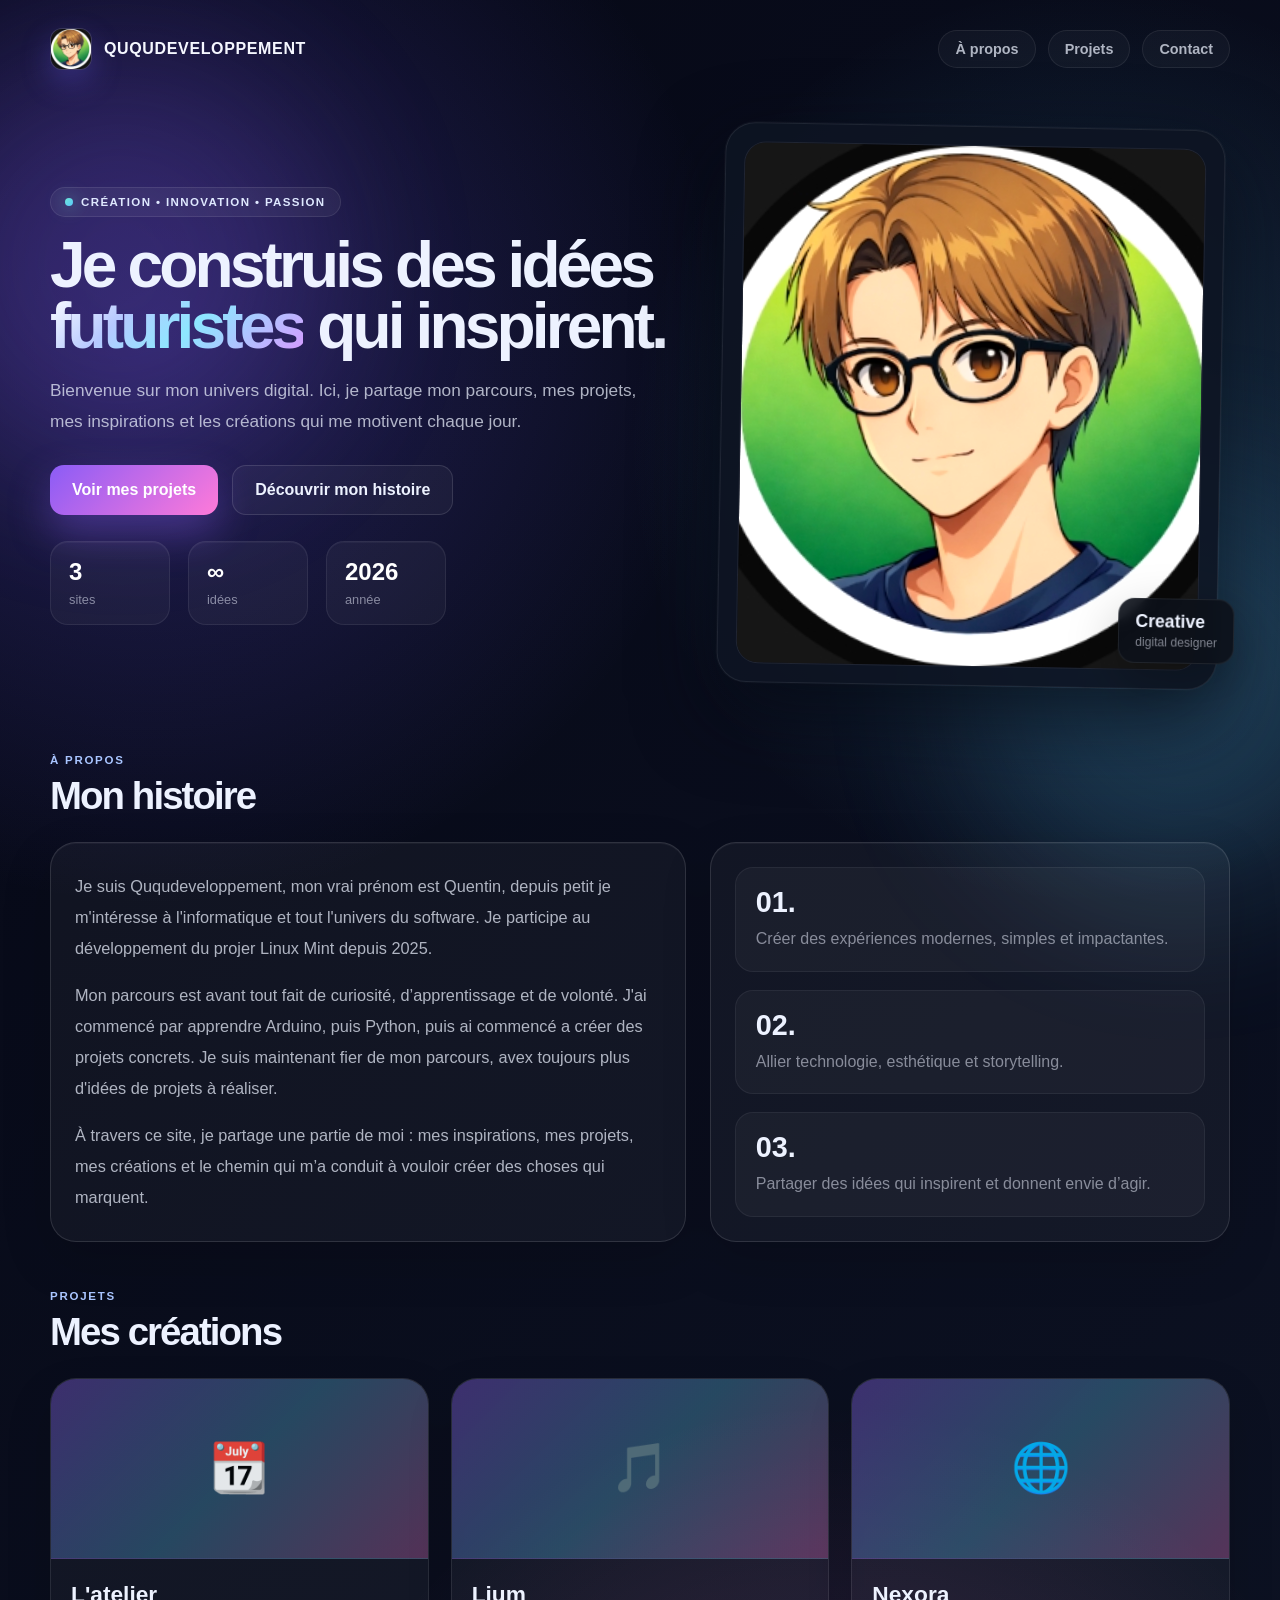
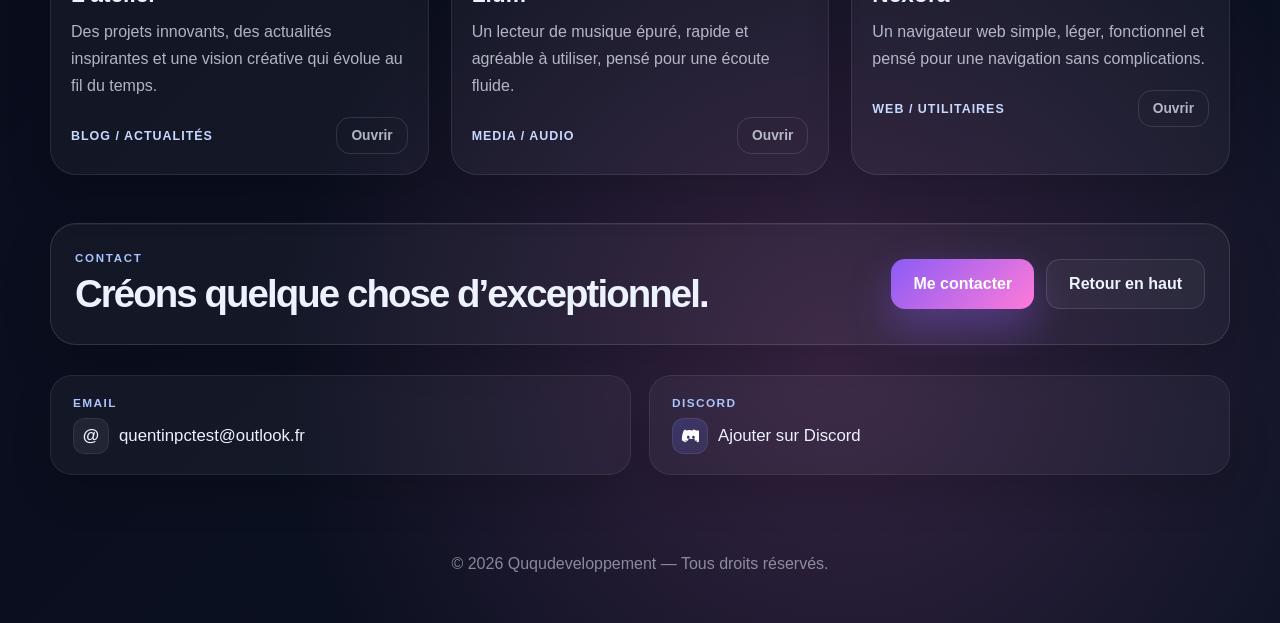
==== index.html @ ae11f63a "Remplace le Q du logo en haut à gauche par l’image locale" ====
<!DOCTYPE html>
<html lang="fr">
<head>
    <meta charset="UTF-8">
    <meta name="viewport" content="width=device-width, initial-scale=1.0">

    <title>Ququdeveloppement</title>

    <link
        rel="icon"
        type="image/jpeg"
        href="Fichiers/Images/Img_2026_09_13_15_09_32.jpeg"
    >

    <style>
        :root {
            --bg-1: #060816;
            --bg-2: #0d1324;
            --panel: rgba(17, 24, 39, 0.72);
            --panel-strong: rgba(19, 25, 42, 0.92);
            --panel-soft: rgba(255, 255, 255, 0.04);
            --stroke: rgba(255, 255, 255, 0.12);
            --text: #edf2ff;
            --text-soft: rgba(237, 242, 255, 0.72);
            --muted: rgba(237, 242, 255, 0.52);
            --pink: #ff7ad9;
            --purple: #8b5cf6;
            --blue: #5ac8fa;
            --teal: #6ee7d8;
            --gold: #f6d365;
            --shadow: rgba(4, 6, 14, 0.6);
            --glow: rgba(113, 96, 255, 0.55);
        }

        * {
            box-sizing: border-box;
            margin: 0;
            padding: 0;
        }

        html {
            scroll-behavior: smooth;
        }

        body {
            min-height: 100vh;
            font-family: -apple-system, BlinkMacSystemFont, "Segoe UI", Roboto, Helvetica, Arial, sans-serif;
            color: var(--text);
            background:
                radial-gradient(circle at 12% 15%, rgba(110, 90, 255, 0.28), transparent 26%),
                radial-gradient(circle at 85% 20%, rgba(90, 200, 250, 0.20), transparent 22%),
                radial-gradient(circle at 65% 88%, rgba(255, 122, 217, 0.18), transparent 26%),
                linear-gradient(135deg, var(--bg-1), var(--bg-2));
            overflow-x: hidden;
        }

        body::before,
        body::after {
            content: "";
            position: fixed;
            inset: auto;
            width: 420px;
            height: 420px;
            border-radius: 50%;
            filter: blur(80px);
            opacity: 0.22;
            pointer-events: none;
            z-index: 0;
        }

        body::before {
            top: 6%;
            left: -90px;
            background: rgba(139, 92, 246, 0.9);
        }

        body::after {
            right: -110px;
            bottom: 0;
            background: rgba(90, 200, 250, 0.85);
        }

        a {
            color: inherit;
            text-decoration: none;
        }

        .container {
            width: min(1180px, calc(100% - 32px));
            margin: 0 auto;
            position: relative;
            z-index: 1;
        }

        .topbar {
            display: flex;
            justify-content: space-between;
            align-items: center;
            gap: 24px;
            padding: 28px 0 20px;
        }

        .brand {
            display: flex;
            align-items: center;
            gap: 12px;
            font-weight: 800;
            letter-spacing: 0.04em;
            text-transform: uppercase;
            color: #f5f7ff;
        }

        .brand-mark {
            width: 42px;
            height: 42px;
            border-radius: 12px;
            overflow: hidden;
            display: grid;
            place-items: center;
            border: 1px solid rgba(255, 255, 255, 0.12);
            box-shadow: 0 12px 30px rgba(113, 96, 255, 0.28);
            background: rgba(255, 255, 255, 0.04);
        }

        .brand-mark img {
            display: block;
            width: 100%;
            height: 100%;
            object-fit: cover;
        }

        .nav {
            display: flex;
            gap: 12px;
            flex-wrap: wrap;
            justify-content: center;
        }

        .nav a {
            padding: 10px 16px;
            border-radius: 999px;
            border: 1px solid rgba(255, 255, 255, 0.08);
            background: rgba(255, 255, 255, 0.03);
            color: var(--text-soft);
            font-size: 0.9rem;
            font-weight: 600;
            transition: transform 0.25s ease, border-color 0.25s ease, background 0.25s ease;
        }

        .nav a:hover {
            transform: translateY(-2px);
            background: rgba(255, 255, 255, 0.06);
            border-color: rgba(255, 255, 255, 0.15);
            color: var(--text);
        }

        .hero {
            display: grid;
            grid-template-columns: 1.1fr 0.9fr;
            gap: 30px;
            align-items: center;
            padding: 36px 0 32px;
        }

        .hero-copy {
            padding: 18px 0;
        }

        .eyebrow {
            display: inline-flex;
            align-items: center;
            gap: 8px;
            padding: 8px 14px;
            border-radius: 999px;
            font-size: 0.72rem;
            letter-spacing: 0.12em;
            text-transform: uppercase;
            font-weight: 700;
            color: #dfe9ff;
            background: rgba(255, 255, 255, 0.05);
            border: 1px solid rgba(255, 255, 255, 0.09);
            margin-bottom: 18px;
        }

        .eyebrow::before {
            content: "";
            width: 8px;
            height: 8px;
            border-radius: 50%;
            background: linear-gradient(135deg, var(--teal), var(--blue));
            box-shadow: 0 0 18px rgba(110, 231, 216, 0.8);
        }

        h1 {
            font-size: clamp(2.7rem, 5vw, 5.1rem);
            line-height: 0.95;
            letter-spacing: -0.06em;
            font-weight: 900;
            margin-bottom: 18px;
            text-wrap: balance;
        }

        .gradient-text {
            background: linear-gradient(135deg, #ffffff, #b6c9ff 30%, #8de7ff 55%, #da95ff 100%);
            -webkit-background-clip: text;
            background-clip: text;
            color: transparent;
        }

        .hero-text {
            max-width: 620px;
            font-size: 1.08rem;
            line-height: 1.8;
            color: var(--text-soft);
            margin-bottom: 28px;
        }

        .cta-row {
            display: flex;
            flex-wrap: wrap;
            gap: 14px;
            margin-bottom: 26px;
        }

        .primary-btn,
        .secondary-btn,
        .mini-btn,
        .social-btn {
            display: inline-flex;
            align-items: center;
            justify-content: center;
            gap: 10px;
            border-radius: 14px;
            font-weight: 700;
            transition: transform 0.3s ease, box-shadow 0.3s ease, border-color 0.3s ease;
        }

        .primary-btn {
            padding: 15px 22px;
            background: linear-gradient(135deg, var(--purple), var(--pink));
            box-shadow: 0 18px 40px rgba(143, 96, 255, 0.35);
            color: white;
        }

        .secondary-btn {
            padding: 15px 22px;
            border: 1px solid rgba(255, 255, 255, 0.12);
            background: rgba(255, 255, 255, 0.04);
            color: var(--text);
        }

        .mini-btn {
            padding: 10px 14px;
            border: 1px solid rgba(255, 255, 255, 0.12);
            background: transparent;
            color: var(--text-soft);
            font-size: 0.86rem;
        }

        .social-btn {
            padding: 14px 18px;
            border: 1px solid rgba(255, 255, 255, 0.12);
            background: rgba(255, 255, 255, 0.04);
            color: var(--text);
            min-width: 180px;
        }

        .social-btn .discord-icon {
            width: 24px;
            height: 24px;
            border-radius: 8px;
            display: grid;
            place-items: center;
            background: linear-gradient(135deg, #5865F2, #7b8af8);
            font-size: 0.9rem;
            font-weight: 900;
            box-shadow: 0 10px 25px rgba(88, 101, 242, 0.35);
        }

        .primary-btn:hover,
        .secondary-btn:hover,
        .mini-btn:hover,
        .social-btn:hover {
            transform: translateY(-2px);
        }

        .stats {
            display: flex;
            flex-wrap: wrap;
            gap: 18px;
        }

        .stat {
            min-width: 120px;
            padding: 16px 18px;
            border-radius: 18px;
            background: rgba(255, 255, 255, 0.04);
            border: 1px solid rgba(255, 255, 255, 0.08);
            box-shadow: inset 0 1px 0 rgba(255, 255, 255, 0.04);
        }

        .stat strong {
            display: block;
            font-size: 1.5rem;
            margin-bottom: 4px;
            color: #fff;
        }

        .stat span {
            color: var(--muted);
            font-size: 0.8rem;
        }

        .hero-visual {
            position: relative;
            display: flex;
            justify-content: center;
            align-items: center;
        }

        .cover-card {
            position: relative;
            width: min(100%, 500px);
            padding: 18px;
            border-radius: 30px;
            background: rgba(14, 20, 35, 0.9);
            border: 1px solid rgba(255, 255, 255, 0.08);
            box-shadow: 0 30px 80px rgba(6, 10, 20, 0.7), 0 0 0 1px rgba(255,255,255,0.04);
            transform: rotate(1deg);
            animation: floatCard 6s ease-in-out infinite;
        }

        .photo-wrap {
            overflow: hidden;
            border-radius: 22px;
            border: 1px solid rgba(255,255,255,0.08);
            background: #0d1220;
        }

        .cover-image {
            display: block;
            width: 100%;
            height: 520px;
            object-fit: cover;
            filter: saturate(1.1) contrast(1.05);
        }

        .floating-tag {
            position: absolute;
            right: -18px;
            bottom: 25px;
            padding: 12px 16px;
            border-radius: 16px;
            background: rgba(12, 16, 25, 0.9);
            border: 1px solid rgba(255,255,255,0.08);
            backdrop-filter: blur(6px);
            box-shadow: 0 18px 50px rgba(0,0,0,0.25);
            animation: floatTag 4.5s ease-in-out infinite;
        }

        .floating-tag strong {
            display: block;
            font-size: 1.1rem;
        }

        .floating-tag span {
            color: var(--muted);
            font-size: 0.76rem;
        }

        .section {
            padding: 36px 0 12px;
        }

        .section-head {
            display: flex;
            justify-content: space-between;
            align-items: end;
            gap: 16px;
            margin-bottom: 24px;
        }

        .section-kicker {
            color: #a9c5ff;
            text-transform: uppercase;
            font-size: 0.72rem;
            letter-spacing: 0.15em;
            font-weight: 700;
            margin-bottom: 8px;
        }

        .section-title {
            font-size: clamp(2rem, 3vw, 3rem);
            letter-spacing: -0.05em;
        }

        .about-grid {
            display: grid;
            grid-template-columns: 1.1fr 0.9fr;
            gap: 24px;
            margin-top: 10px;
        }

        .glass-panel {
            background: rgba(255, 255, 255, 0.04);
            border: 1px solid var(--stroke);
            border-radius: 26px;
            box-shadow: inset 0 1px 0 rgba(255,255,255,0.04), 0 18px 50px rgba(0,0,0,0.15);
        }

        .bio-box {
            padding: 28px 24px;
        }

        .bio-box p {
            color: var(--text-soft);
            line-height: 1.9;
            font-size: 1.02rem;
            margin-bottom: 16px;
        }

        .bio-box p:last-child {
            margin-bottom: 0;
        }

        .highlight-box {
            padding: 24px;
            display: grid;
            gap: 18px;
        }

        .mini-card {
            padding: 18px 20px;
            border-radius: 18px;
            background: rgba(255, 255, 255, 0.035);
            border: 1px solid rgba(255,255,255,0.06);
        }

        .mini-card strong {
            display: block;
            font-size: 1.8rem;
            margin-bottom: 8px;
        }

        .mini-card span {
            color: var(--muted);
            line-height: 1.5;
        }

        .projects-grid {
            display: grid;
            grid-template-columns: repeat(3, minmax(0, 1fr));
            gap: 22px;
        }

        .project-card {
            position: relative;
            overflow: hidden;
            border-radius: 26px;
            background: rgba(255,255,255,0.04);
            border: 1px solid rgba(255,255,255,0.09);
            box-shadow: 0 20px 45px rgba(0,0,0,0.15);
            transition: transform 0.25s ease, border-color 0.25s ease;
        }

        .project-card:hover {
            transform: translateY(-6px);
            border-color: rgba(255,255,255,0.2);
        }

        .project-visual {
            height: 180px;
            background: linear-gradient(135deg, rgba(139, 92, 246, 0.35), rgba(90, 200, 250, 0.28), rgba(255, 122, 217, 0.28));
            display: grid;
            place-items: center;
            font-size: 3rem;
            color: rgba(255,255,255,0.9);
            border-bottom: 1px solid rgba(255,255,255,0.06);
        }

        .project-body {
            padding: 22px 20px 20px;
        }

        .project-body h3 {
            margin-bottom: 10px;
            font-size: 1.42rem;
        }

        .project-body p {
            color: var(--text-soft);
            line-height: 1.7;
            margin-bottom: 18px;
        }

        .project-meta {
            display: flex;
            align-items: center;
            justify-content: space-between;
            gap: 12px;
        }

        .project-tag {
            font-size: 0.78rem;
            letter-spacing: 0.08em;
            text-transform: uppercase;
            color: #c7d9ff;
            font-weight: 700;
        }

        .contact-wrap {
            display: grid;
            grid-template-columns: 1fr auto;
            gap: 20px;
            padding: 28px 24px;
            align-items: center;
            margin-bottom: 30px;
        }

        .contact-copy {
            color: var(--text-soft);
            line-height: 1.8;
        }

        .contact-actions {
            display: flex;
            flex-wrap: wrap;
            gap: 12px;
            justify-content: flex-end;
        }

        .bottom-contact {
            margin: 10px 0 50px;
            display: grid;
            grid-template-columns: 1fr 1fr;
            gap: 18px;
        }

        .bottom-card {
            padding: 20px 22px;
            border-radius: 22px;
            background: rgba(255, 255, 255, 0.04);
            border: 1px solid rgba(255,255,255,0.08);
            box-shadow: 0 20px 40px rgba(0,0,0,0.15);
        }

        .bottom-card strong {
            display: block;
            margin-bottom: 8px;
            font-size: 0.74rem;
            letter-spacing: 0.12em;
            text-transform: uppercase;
            color: #a9c5ff;
        }

        .bottom-card a {
            display: inline-flex;
            align-items: center;
            gap: 10px;
            font-size: 1.05rem;
            color: var(--text);
        }

        .mail-icon,
        .discord-icon-box {
            width: 36px;
            height: 36px;
            border-radius: 12px;
            display: grid;
            place-items: center;
            font-weight: 800;
            background: rgba(255,255,255,0.06);
            border: 1px solid rgba(255,255,255,0.08);
        }

        .discord-icon-box {
            background: linear-gradient(135deg, rgba(88, 101, 242, 0.25), rgba(123, 138, 248, 0.12));
            color: #dfe4ff;
            overflow: hidden;
        }

        .discord-icon-box svg {
            width: 18px;
            height: 18px;
            display: block;
            color: #ffffff;
        }

        footer {
            text-align: center;
            color: var(--muted);
            padding: 18px 0 50px;
        }

        @keyframes floatCard {
            0%, 100% { transform: rotate(1deg) translateY(0); }
            50% { transform: rotate(-1deg) translateY(-10px); }
        }

        @keyframes floatTag {
            0%, 100% { transform: translateY(0); }
            50% { transform: translateY(-8px); }
        }

        @media (max-width: 980px) {
            .hero,
            .about-grid,
            .contact-wrap,
            .bottom-contact {
                grid-template-columns: 1fr;
            }

            .projects-grid {
                grid-template-columns: 1fr 1fr;
            }

            .contact-actions {
                justify-content: flex-start;
            }
        }

        @media (max-width: 700px) {
            .topbar {
                flex-direction: column;
                align-items: flex-start;
            }

            .nav {
                justify-content: flex-start;
            }

            .projects-grid {
                grid-template-columns: 1fr;
            }

            .cover-image {
                height: 420px;
            }

            .stats {
                display: grid;
                grid-template-columns: repeat(3, minmax(0, 1fr));
            }
        }

        @media (max-width: 540px) {
            .hero {
                padding-top: 10px;
            }

            .stats {
                grid-template-columns: 1fr;
            }

            .cta-row {
                flex-direction: column;
                align-items: stretch;
            }

            .primary-btn,
            .secondary-btn,
            .social-btn {
                width: 100%;
            }
        }
    </style>
</head>

<body>
    <div class="container">
        <header class="topbar">
            <div class="brand" aria-label="Ququdeveloppement">
                <div class="brand-mark">
                    <img src="Fichiers/Images/Img_2026_09_13_15_09_32.jpeg" alt="Logo Ququdeveloppement">
                </div>
                <span>Ququdeveloppement</span>
            </div>

            <nav class="nav" aria-label="Navigation principale">
                <a href="#about">À propos</a>
                <a href="#projects">Projets</a>
                <a href="#contact">Contact</a>
            </nav>
        </header>

        <main>
            <section class="hero">
                <div class="hero-copy">
                    <div class="eyebrow">Création • innovation • passion</div>
                    <h1>
                        Je construis des idées <span class="gradient-text">futuristes</span> qui inspirent.
                    </h1>
                    <p class="hero-text">
                        Bienvenue sur mon univers digital. Ici, je partage mon parcours, mes projets,
                        mes inspirations et les créations qui me motivent chaque jour.
                    </p>

                    <div class="cta-row">
                        <a class="primary-btn" href="#projects">Voir mes projets</a>
                        <a class="secondary-btn" href="#about">Découvrir mon histoire</a>
                    </div>

                    <div class="stats" aria-label="Statistiques">
                        <div class="stat">
                            <strong>3</strong>
                            <span>sites</span>
                        </div>
                        <div class="stat">
                            <strong>∞</strong>
                            <span>idées</span>
                        </div>
                        <div class="stat">
                            <strong>2026</strong>
                            <span>année</span>
                        </div>
                    </div>
                </div>

                <div class="hero-visual">
                    <div class="cover-card">
                        <div class="photo-wrap">
                            <img
                                class="cover-image"
                                src="Fichiers/Images/Img_2026_09_13_15_09_32.jpeg"
                                alt="Photo de couverture de Ququdeveloppement"
                            >
                        </div>
                        <div class="floating-tag">
                            <strong>Creative</strong>
                            <span>digital designer</span>
                        </div>
                    </div>
                </div>
            </section>

            <section id="about" class="section">
                <div class="section-head">
                    <div>
                        <div class="section-kicker">À propos</div>
                        <h2 class="section-title">Mon histoire</h2>
                    </div>
                </div>

                <div class="about-grid">
                    <div class="glass-panel bio-box">
                        <p>
                            Je suis Ququdeveloppement, mon vrai prénom est Quentin, depuis petit je m'intéresse à l'informatique
                            et tout l'univers du software. Je participe au développement du projer Linux Mint depuis 2025.
                        </p>
                        <p>
                            Mon parcours est avant tout fait de curiosité, d’apprentissage
                            et de volonté. J'ai commencé par apprendre Arduino, puis Python, puis ai commencé a créer des projets concrets.
                            Je suis maintenant fier de mon parcours, avex toujours plus d'idées de projets à réaliser.
                        </p>
                        <p>
                            À travers ce site, je partage une partie de moi : mes inspirations, mes projets,
                            mes créations et le chemin qui m’a conduit à vouloir créer des choses qui marquent.
                        </p>
                    </div>

                    <div class="glass-panel highlight-box">
                        <div class="mini-card">
                            <strong>01.</strong>
                            <span>Créer des expériences modernes, simples et impactantes.</span>
                        </div>
                        <div class="mini-card">
                            <strong>02.</strong>
                            <span>Allier technologie, esthétique et storytelling.</span>
                        </div>
                        <div class="mini-card">
                            <strong>03.</strong>
                            <span>Partager des idées qui inspirent et donnent envie d’agir.</span>
                        </div>
                    </div>
                </div>
            </section>

            <section id="projects" class="section">
                <div class="section-head">
                    <div>
                        <div class="section-kicker">Projets</div>
                        <h2 class="section-title">Mes créations</h2>
                    </div>
                </div>

                <div class="projects-grid">
                    <article class="project-card">
                        <div class="project-visual">📆</div>
                        <div class="project-body">
                            <h3>L'atelier</h3>
                            <p>Des projets innovants, des actualités inspirantes et une vision créative qui évolue au fil du temps.</p>
                            <div class="project-meta">
                                <span class="project-tag">Blog / actualités</span>
                                <a class="mini-btn" href="https://ququdeveloppement.github.io/mysite/blog.html" target="_blank" rel="noopener noreferrer">Ouvrir</a>
                            </div>
                        </div>
                    </article>

                    <article class="project-card">
                        <div class="project-visual">🎵</div>
                        <div class="project-body">
                            <h3>Lium</h3>
                            <p>Un lecteur de musique épuré, rapide et agréable à utiliser, pensé pour une écoute fluide.</p>
                            <div class="project-meta">
                                <span class="project-tag">Media / audio</span>
                                <a class="mini-btn" href="https://ququdeveloppement.github.io/mysite/Lium/Lium.html" target="_blank" rel="noopener noreferrer">Ouvrir</a>
                            </div>
                        </div>
                    </article>

                    <article class="project-card">
                        <div class="project-visual">🌐</div>
                        <div class="project-body">
                            <h3>Nexora</h3>
                            <p>Un navigateur web simple, léger, fonctionnel et pensé pour une navigation sans complications.</p>
                            <div class="project-meta">
                                <span class="project-tag">Web / utilitaires</span>
                                <a class="mini-btn" href="https://ququdeveloppement.github.io/mysite/Nexora/nexora.html" target="_blank" rel="noopener noreferrer">Ouvrir</a>
                            </div>
                        </div>
                    </article>
                </div>
            </section>

            <section id="contact" class="section">
                <div class="glass-panel contact-wrap">
                    <div>
                        <div class="section-kicker">Contact</div>
                        <h2 class="section-title">Créons quelque chose d’exceptionnel.</h2>
                    </div>

                    <div class="contact-actions">
                        <a class="primary-btn" href="mailto:quentinpctest@outlook.fr">Me contacter</a>
                        <a class="secondary-btn" href="#top">Retour en haut</a>
                    </div>
                </div>

                <div class="bottom-contact">
                    <div class="bottom-card">
                        <strong>Email</strong>
                        <a href="mailto:quentinpctest@outlook.fr">
                            <span class="mail-icon">@</span>
                            quentinpctest@outlook.fr
                        </a>
                    </div>

                    <div class="bottom-card">
                        <strong>Discord</strong>
                        <a href="https://discord.com/users/1531982674162487336" target="_blank" rel="noopener noreferrer">
                            <span class="discord-icon-box" aria-label="Discord">
                                <svg viewBox="0 0 24 24" aria-hidden="true" focusable="false">
                                    <path fill="currentColor" d="M20.3 4.74a16.4 16.4 0 0 0-4.08-1.26.12.12 0 0 0-.14.06c-.18.32-.38.74-.52 1.07a15.07 15.07 0 0 0-8.9 0c-.14-.34-.35-.75-.53-1.07a.12.12 0 0 0-.14-.06A16.35 16.35 0 0 0 3.7 4.74a.11.11 0 0 0-.06.05C1.55 9.12.9 13.4 1.2 17.63a.13.13 0 0 0 .05.09c1.77 1.29 3.48 2.07 5.16 2.59a.13.13 0 0 0 .16-.06l.78-1.32c.11-.18.04-.41-.17-.49a10.5 10.5 0 0 1-1.95-.94.12.12 0 0 1-.01-.17c.02-.02.04-.05.05-.07 1.18.54 2.45.89 3.75 1.04.09.01.19 0 .28-.04.3-.8.6-1.63.9-2.47a.12.12 0 0 0-.06-.16c-.34-.15-.67-.32-.98-.49a.12.12 0 0 1-.03-.2c.01-.02.02-.03.04-.04 3.16 1.46 6.58 1.46 9.67 0a.12.12 0 0 1 .04.04.12.12 0 0 1-.03.2c-.31.17-.64.34-.98.49a.12.12 0 0 0-.06.16c.3.84.6 1.67.9 2.47.09.04.19.05.28.04 1.3-.15 2.57-.5 3.75-1.04.01.02.04.05.05.07a.12.12 0 0 1-.01.17c-.61.39-1.28.72-1.95.94-.21.08-.28.31-.17.49l.78 1.32a.12.12 0 0 0 .16.06c1.69-.52 3.4-1.3 5.17-2.59a.13.13 0 0 0 .05-.09c.38-4.79-.62-9.06-2.88-12.84a.11.11 0 0 0-.05-.05Zm-10.6 11.1c-.98 0-1.79-.9-1.79-2.02 0-1.12.8-2.02 1.79-2.02.99 0 1.8.9 1.79 2.02 0 1.12-.8 2.02-1.79 2.02Zm6.84 0c-.98 0-1.79-.9-1.79-2.02 0-1.12.8-2.02 1.79-2.02.99 0 1.8.9 1.79 2.02 0 1.12-.8 2.02-1.79 2.02Z"/>
                                </svg>
                            </span>
                            Ajouter sur Discord
                        </a>
                    </div>
                </div>
            </section>
        </main>

        <footer>
            © 2026 Ququdeveloppement — Tous droits réservés.
        </footer>
    </div>
</body>
</html>
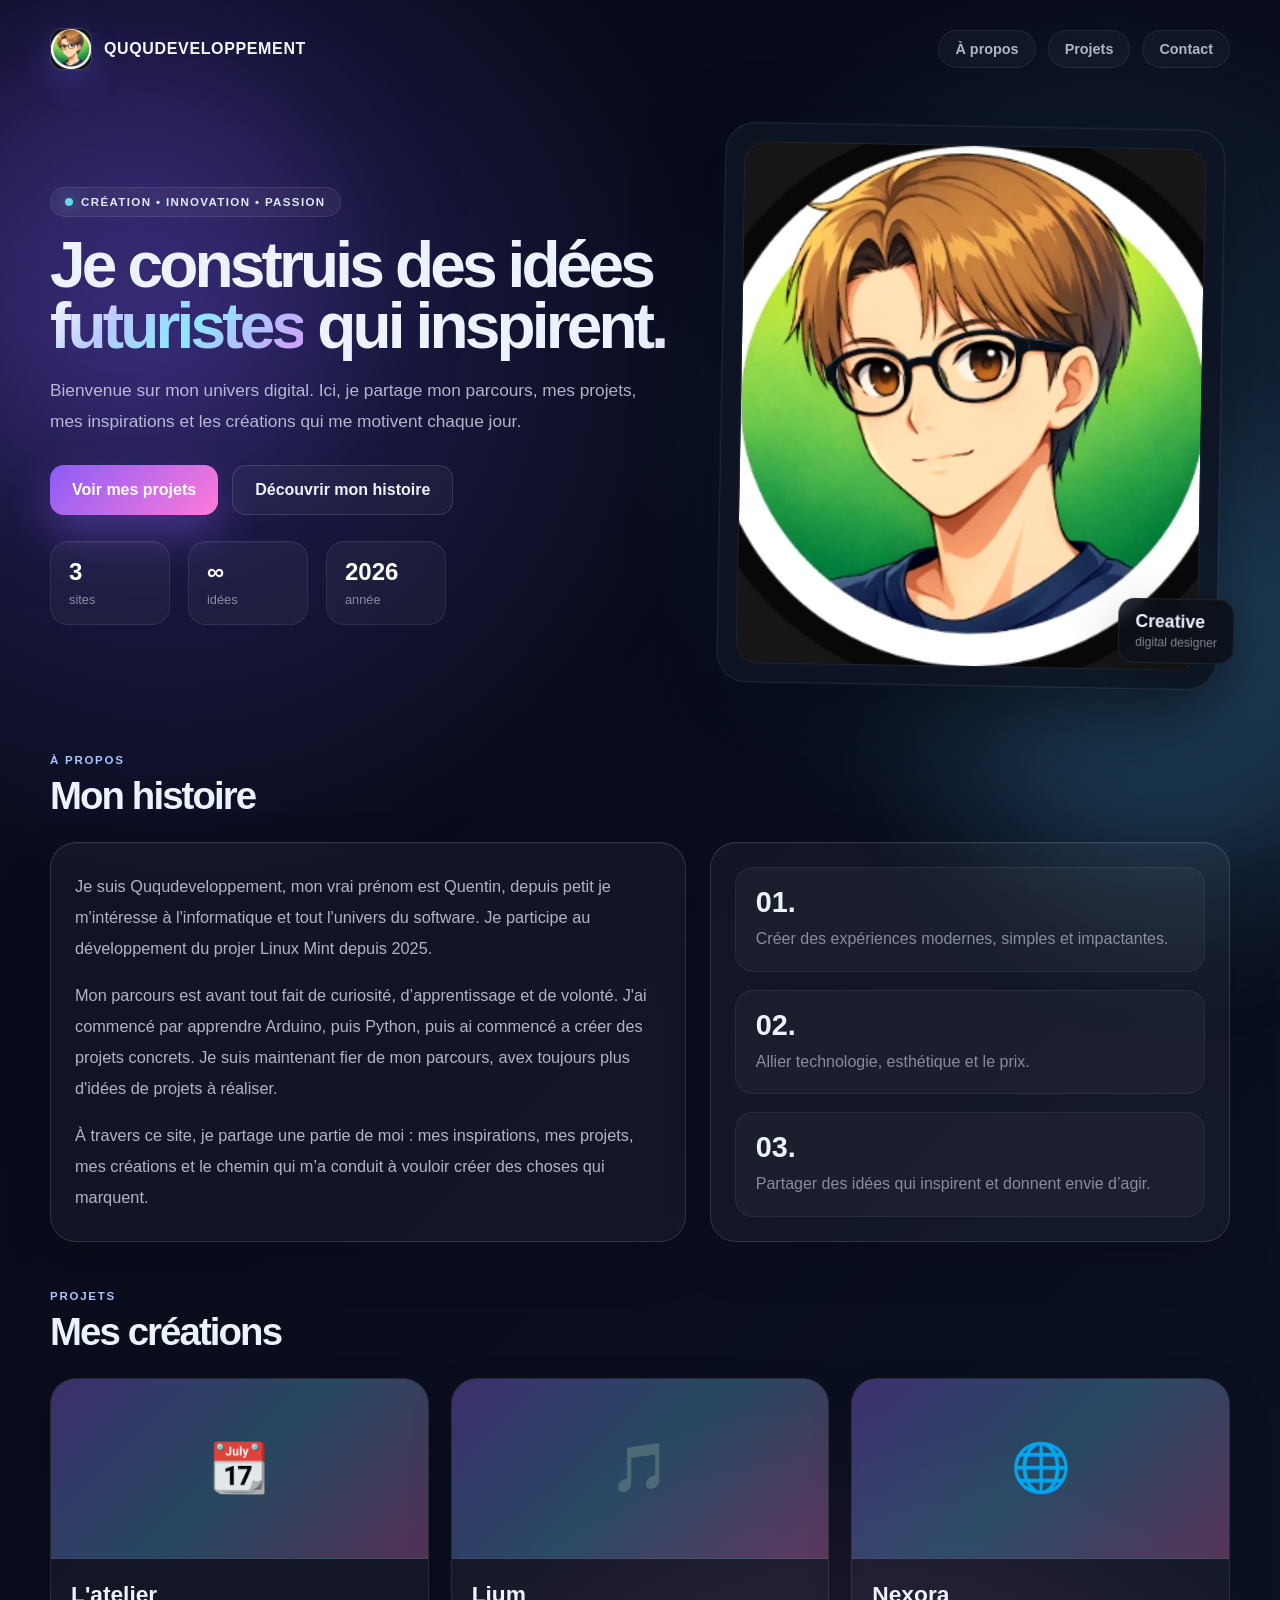
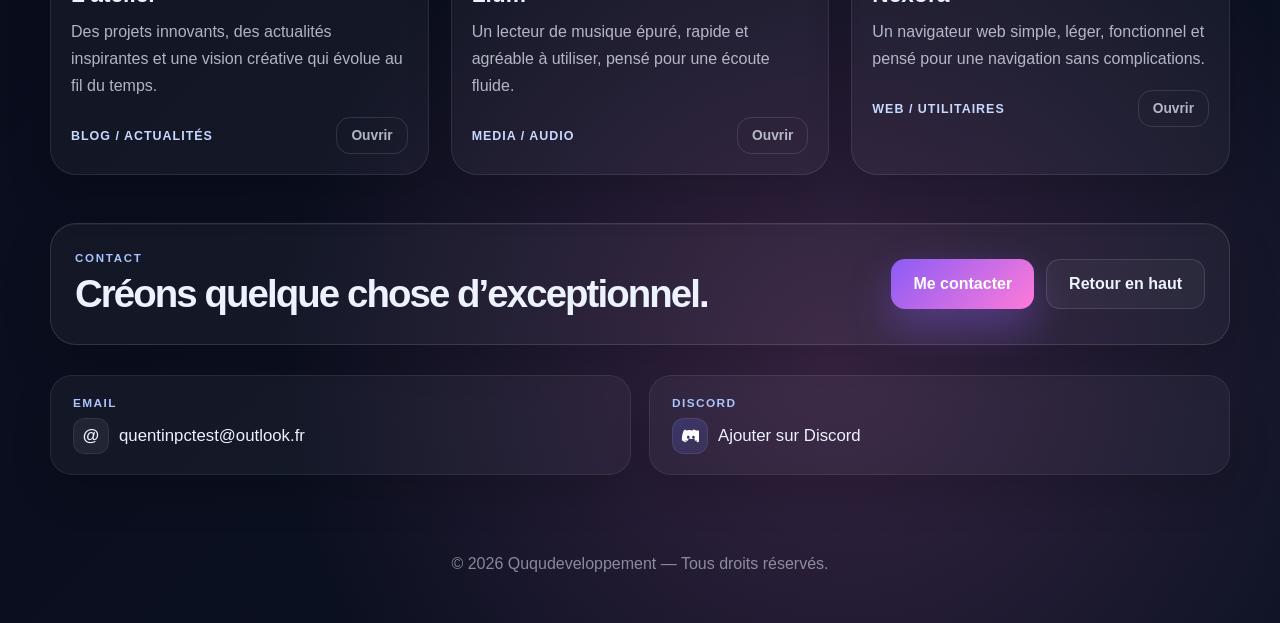
==== commit aa585dd1: "Update text in mini-card section of index.html" ====
--- a/index.html
+++ b/index.html
@@ -765,7 +765,7 @@
                         </div>
                         <div class="mini-card">
                             <strong>02.</strong>
-                            <span>Allier technologie, esthétique et storytelling.</span>
+                            <span>Allier technologie, esthétique et le prix.</span>
                         </div>
                         <div class="mini-card">
                             <strong>03.</strong>
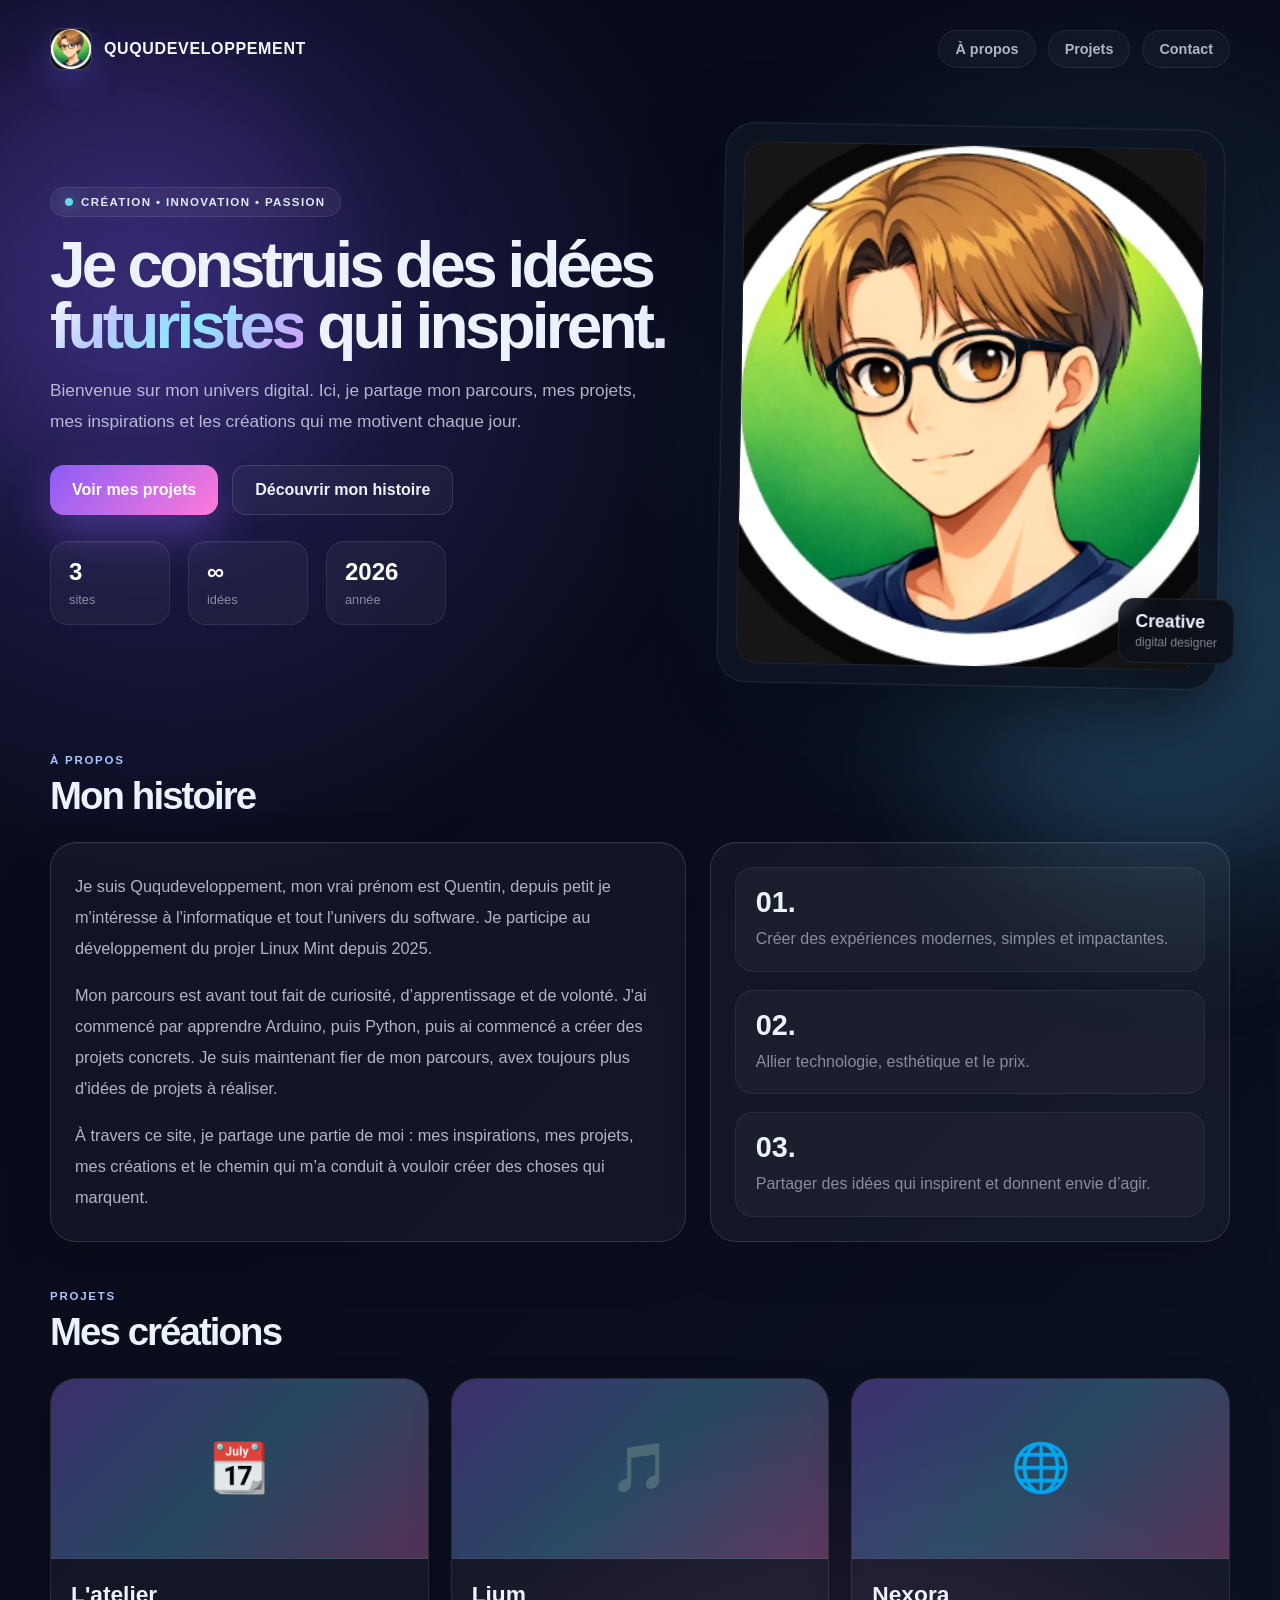
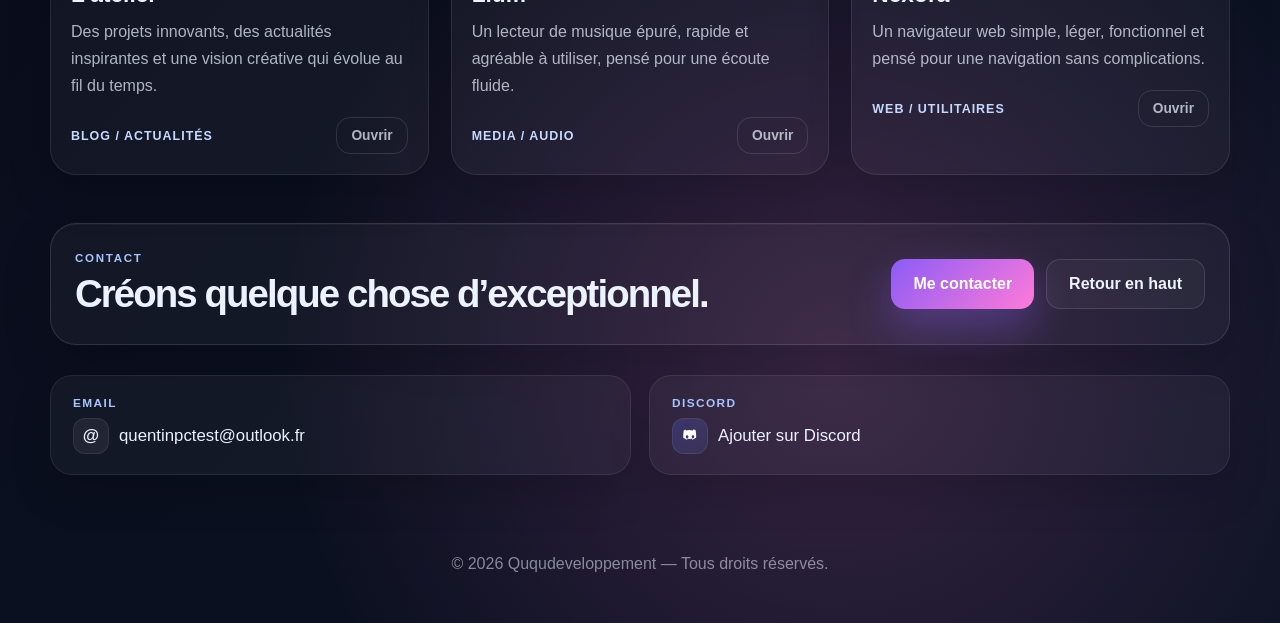
==== commit 564ec9b6: "Ajout du script Google Tag Manager dans le head de la page d'accueil" ====
--- a/index.html
+++ b/index.html
@@ -3,6 +3,15 @@
 <head>
     <meta charset="UTF-8">
     <meta name="viewport" content="width=device-width, initial-scale=1.0">
+
+    <!-- Google tag (gtag.js) -->
+    <script async src="https://www.googletagmanager.com/gtag/js?id=G-FK5870E4KD"></script>
+    <script>
+      window.dataLayer = window.dataLayer || [];
+      function gtag(){dataLayer.push(arguments);}
+      gtag('js', new Date());
+      gtag('config', 'G-FK5870E4KD');
+    </script>
 
     <title>Ququdeveloppement</title>
 
@@ -849,7 +858,7 @@
                         <a href="https://discord.com/users/1531982674162487336" target="_blank" rel="noopener noreferrer">
                             <span class="discord-icon-box" aria-label="Discord">
                                 <svg viewBox="0 0 24 24" aria-hidden="true" focusable="false">
-                                    <path fill="currentColor" d="M20.3 4.74a16.4 16.4 0 0 0-4.08-1.26.12.12 0 0 0-.14.06c-.18.32-.38.74-.52 1.07a15.07 15.07 0 0 0-8.9 0c-.14-.34-.35-.75-.53-1.07a.12.12 0 0 0-.14-.06A16.35 16.35 0 0 0 3.7 4.74a.11.11 0 0 0-.06.05C1.55 9.12.9 13.4 1.2 17.63a.13.13 0 0 0 .05.09c1.77 1.29 3.48 2.07 5.16 2.59a.13.13 0 0 0 .16-.06l.78-1.32c.11-.18.04-.41-.17-.49a10.5 10.5 0 0 1-1.95-.94.12.12 0 0 1-.01-.17c.02-.02.04-.05.05-.07 1.18.54 2.45.89 3.75 1.04.09.01.19 0 .28-.04.3-.8.6-1.63.9-2.47a.12.12 0 0 0-.06-.16c-.34-.15-.67-.32-.98-.49a.12.12 0 0 1-.03-.2c.01-.02.02-.03.04-.04 3.16 1.46 6.58 1.46 9.67 0a.12.12 0 0 1 .04.04.12.12 0 0 1-.03.2c-.31.17-.64.34-.98.49a.12.12 0 0 0-.06.16c.3.84.6 1.67.9 2.47.09.04.19.05.28.04 1.3-.15 2.57-.5 3.75-1.04.01.02.04.05.05.07a.12.12 0 0 1-.01.17c-.61.39-1.28.72-1.95.94-.21.08-.28.31-.17.49l.78 1.32a.12.12 0 0 0 .16.06c1.69-.52 3.4-1.3 5.17-2.59a.13.13 0 0 0 .05-.09c.38-4.79-.62-9.06-2.88-12.84a.11.11 0 0 0-.05-.05Zm-10.6 11.1c-.98 0-1.79-.9-1.79-2.02 0-1.12.8-2.02 1.79-2.02.99 0 1.8.9 1.79 2.02 0 1.12-.8 2.02-1.79 2.02Zm6.84 0c-.98 0-1.79-.9-1.79-2.02 0-1.12.8-2.02 1.79-2.02.99 0 1.8.9 1.79 2.02 0 1.12-.8 2.02-1.79 2.02Z"/>
+                                    <path fill="currentColor" d="M20.3 4.74a16.4 16.4 0 0 0-4.08-1.26.12.12 0 0 0-.14.06c-.18.32-.38.74-.52 1.07a15.07 15.07 0 0 0-8.9 0c-.14-.34-.35-.75-.53-1.07a.12.12 0 0 0-.14-.06A16.4 16.4 0 0 0 3.7 4.74a.17.17 0 0 0-.08.08C3.2 8.08 2.9 11.23 2.9 14.35a.16.16 0 0 0 .08.12c1.66 1.22 3.27 1.96 4.85 2.46a.15.15 0 0 0 .16-.06l.47-.63c.04-.06.02-.14-.05-.17a10.56 10.56 0 0 1-1.73-.82.12.12 0 0 1-.02-.16c.03-.04.08-.06.13-.04a11.9 11.9 0 0 0 9.42 0 .12.12 0 0 1 .13.04c.03.03.03.11-.02.16-.48.33-1.03.6-1.73.82a.15.15 0 0 0-.05.17l.47.63c.04.05.1.07.16.06 1.58-.5 3.19-1.24 4.85-2.46a.16.16 0 0 0 .08-.12c.3-3.12.02-6.27-.67-9.53a.17.17 0 0 0-.08-.08Zm-12.1 10.2c-.94 0-1.7-.86-1.7-1.9s.76-1.9 1.7-1.9c.94 0 1.7.86 1.7 1.9s-.77 1.9-1.7 1.9Zm7.8 0c-.94 0-1.7-.86-1.7-1.9s.76-1.9 1.7-1.9c.95 0 1.71.86 1.71 1.9s-.76 1.9-1.71 1.9Z"/>
                                 </svg>
                             </span>
                             Ajouter sur Discord
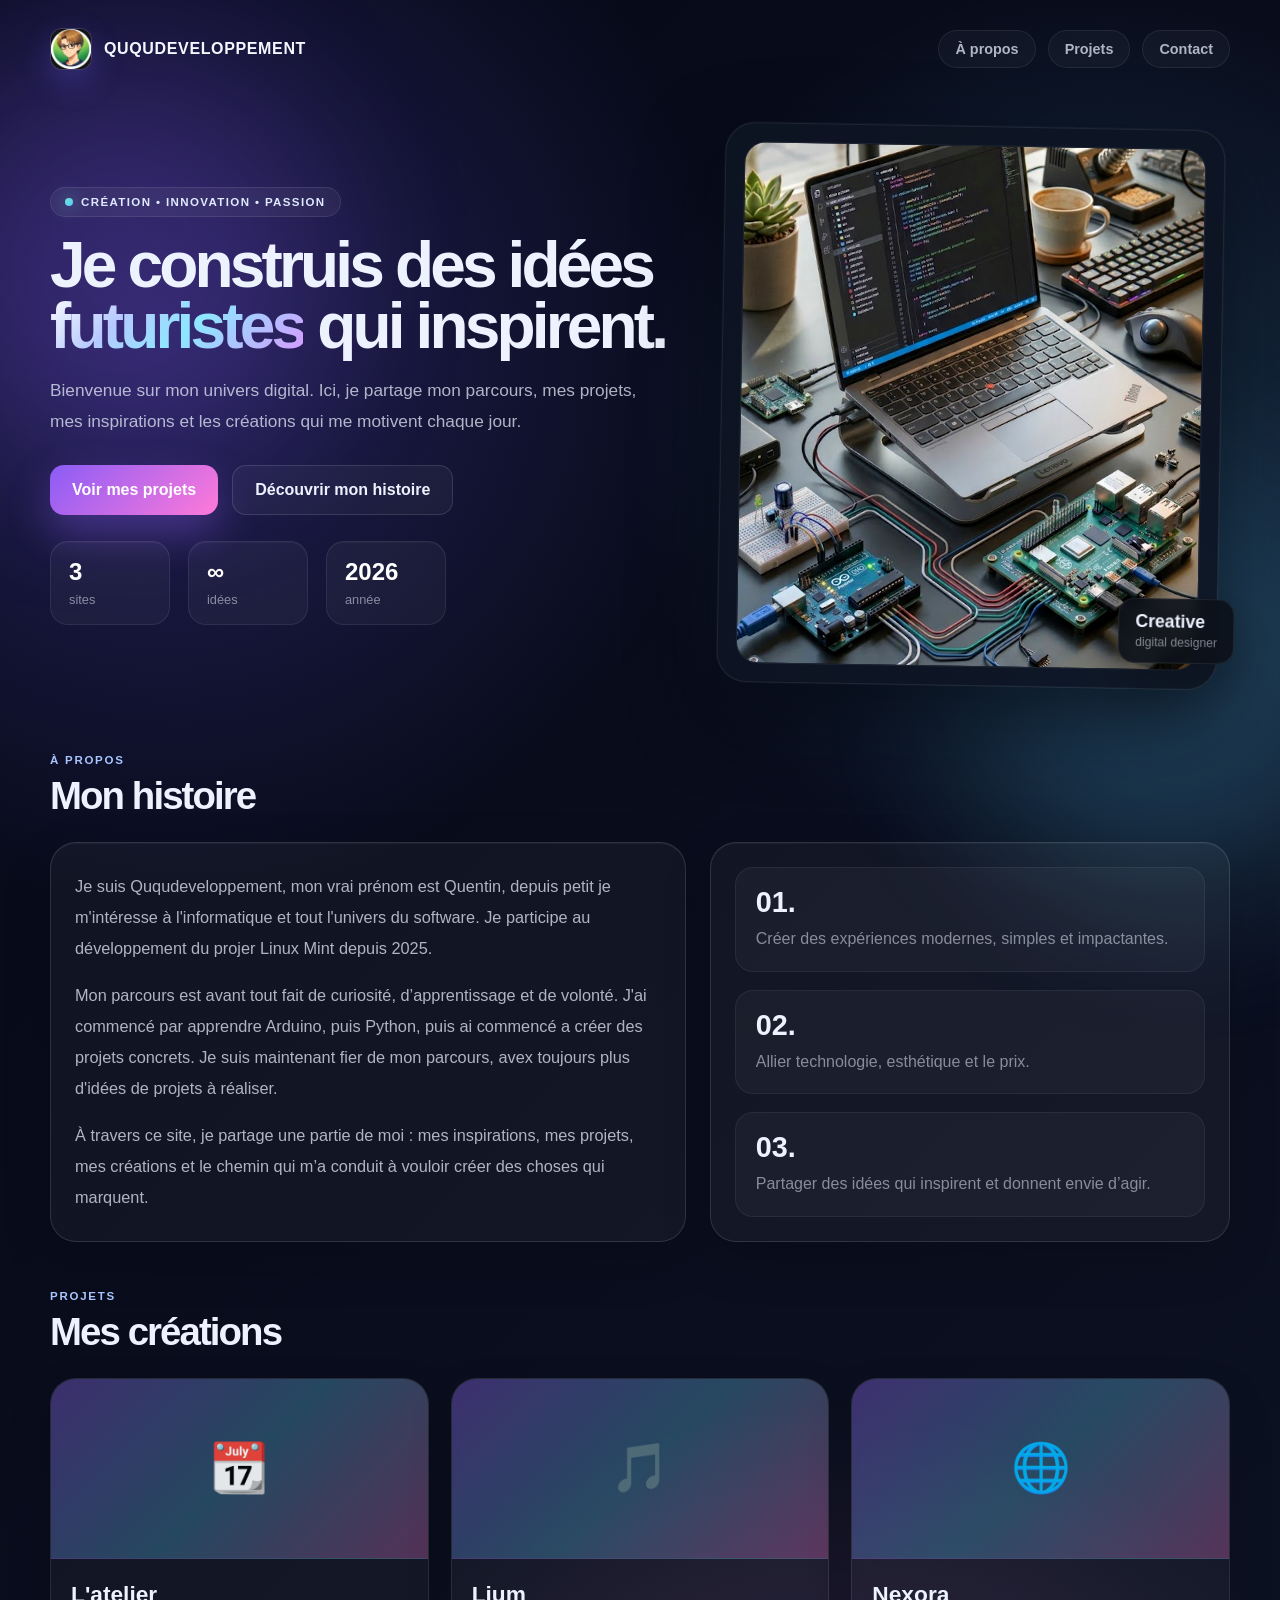
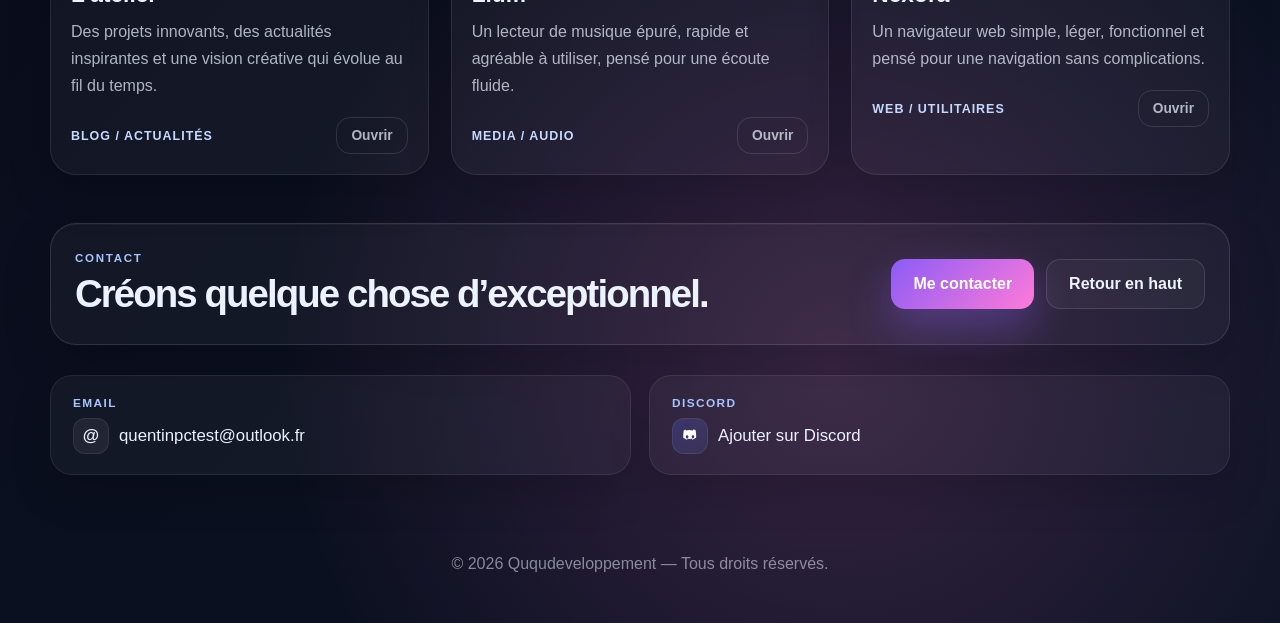
==== commit 4502b9a2: "Update cover image source in index.html" ====
--- a/index.html
+++ b/index.html
@@ -730,7 +730,7 @@
                         <div class="photo-wrap">
                             <img
                                 class="cover-image"
-                                src="Fichiers/Images/Img_2026_09_13_15_09_32.jpeg"
+                                src="Fichiers/image.jpg"
                                 alt="Photo de couverture de Ququdeveloppement"
                             >
                         </div>
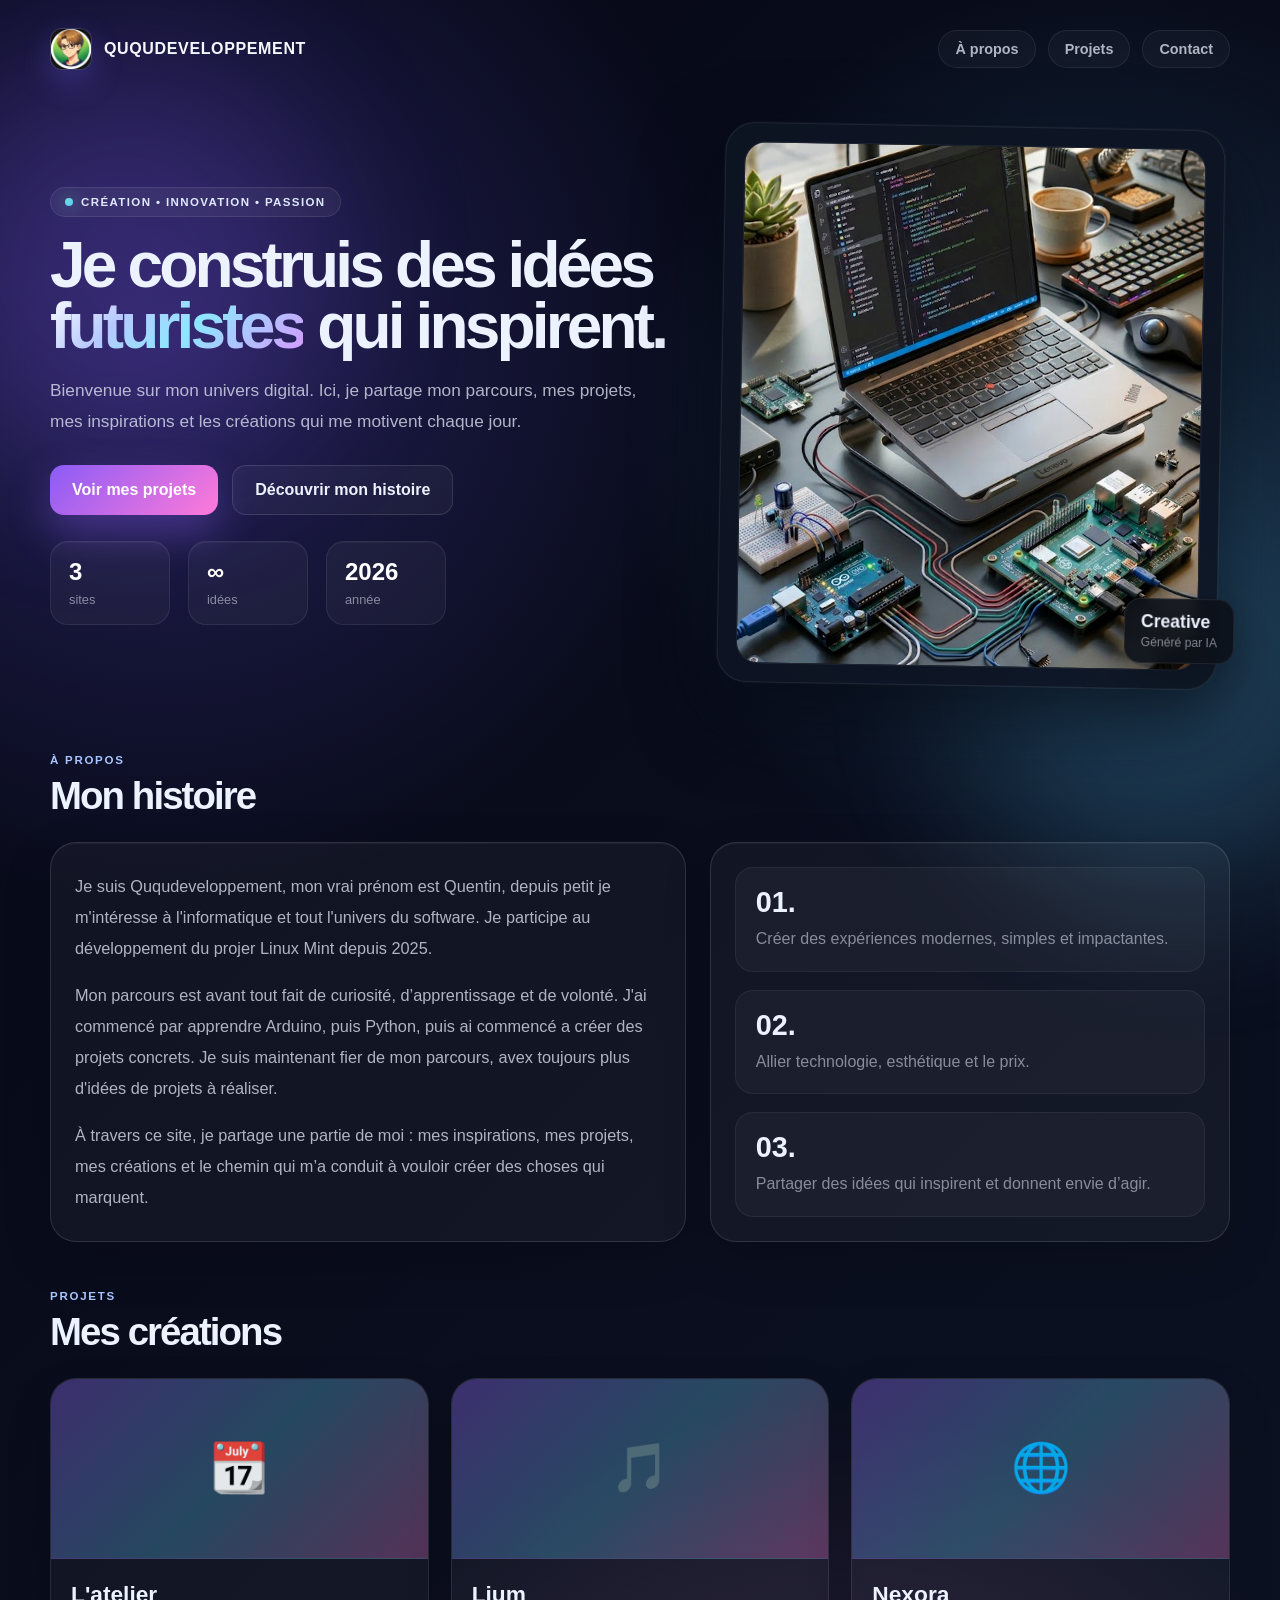
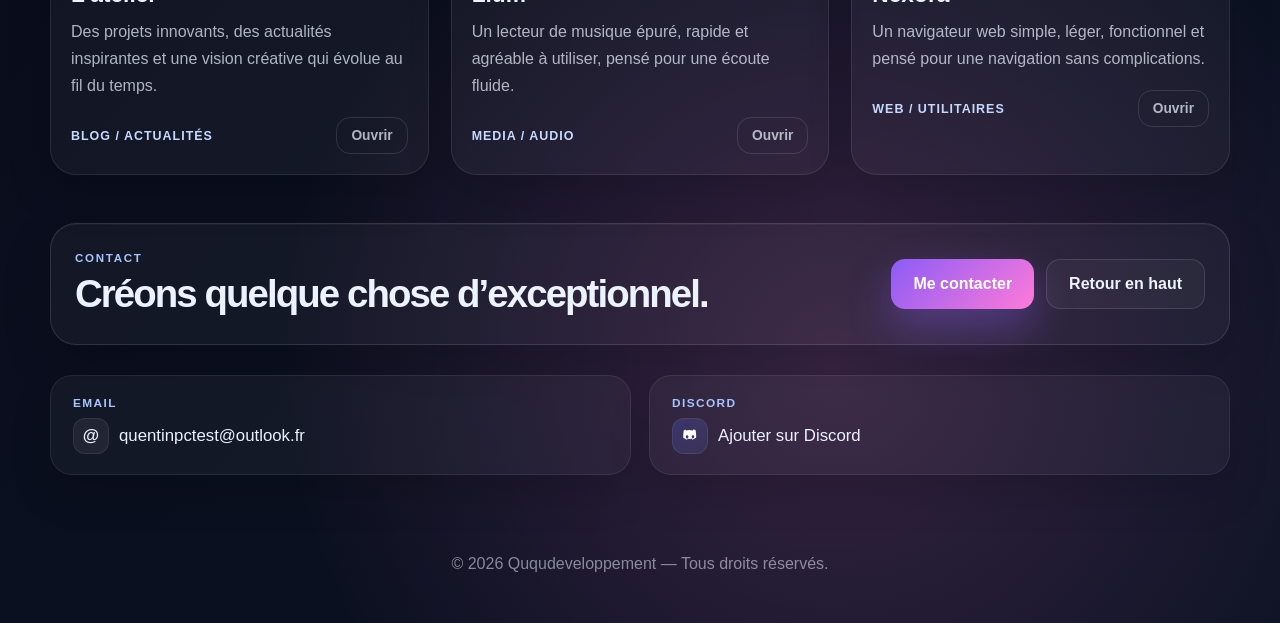
==== commit bf8b1187: "Update job title to 'Généré par IA'" ====
--- a/index.html
+++ b/index.html
@@ -736,7 +736,7 @@
                         </div>
                         <div class="floating-tag">
                             <strong>Creative</strong>
-                            <span>digital designer</span>
+                            <span>Généré par IA</span>
                         </div>
                     </div>
                 </div>
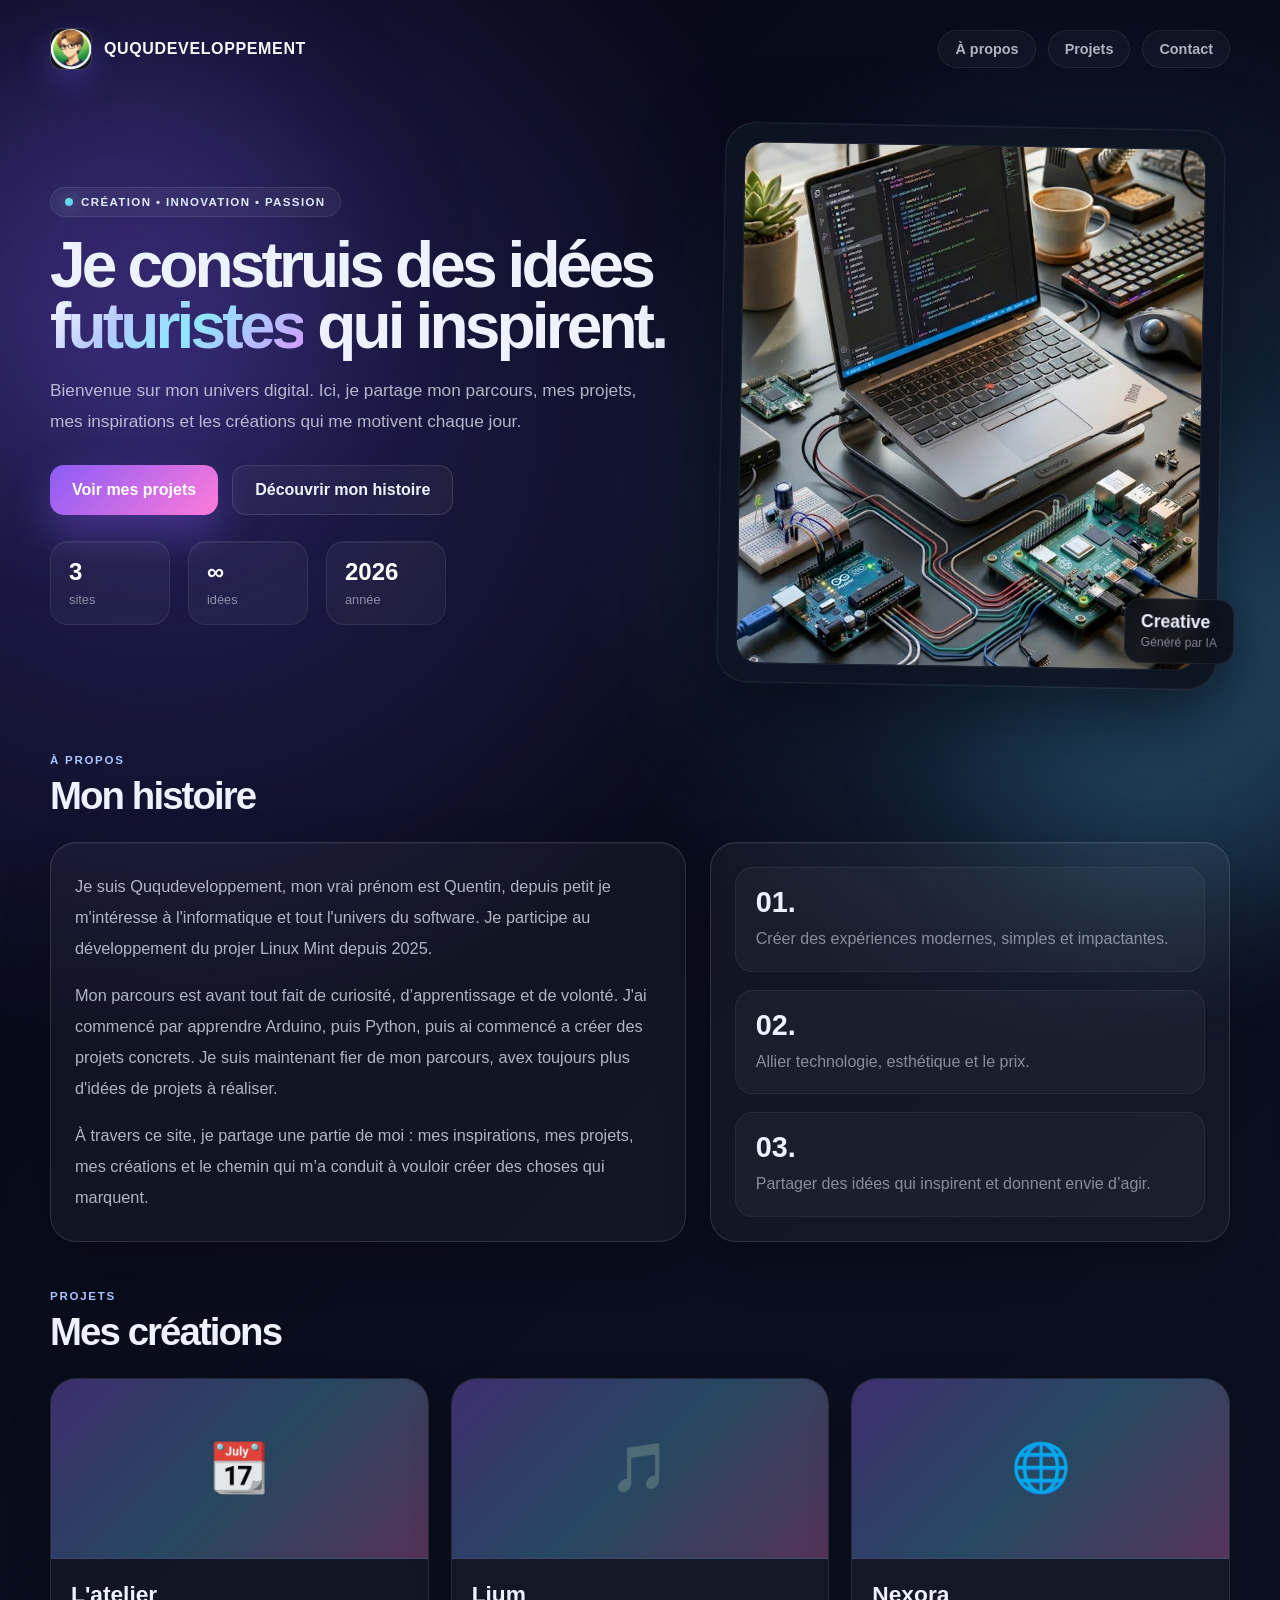
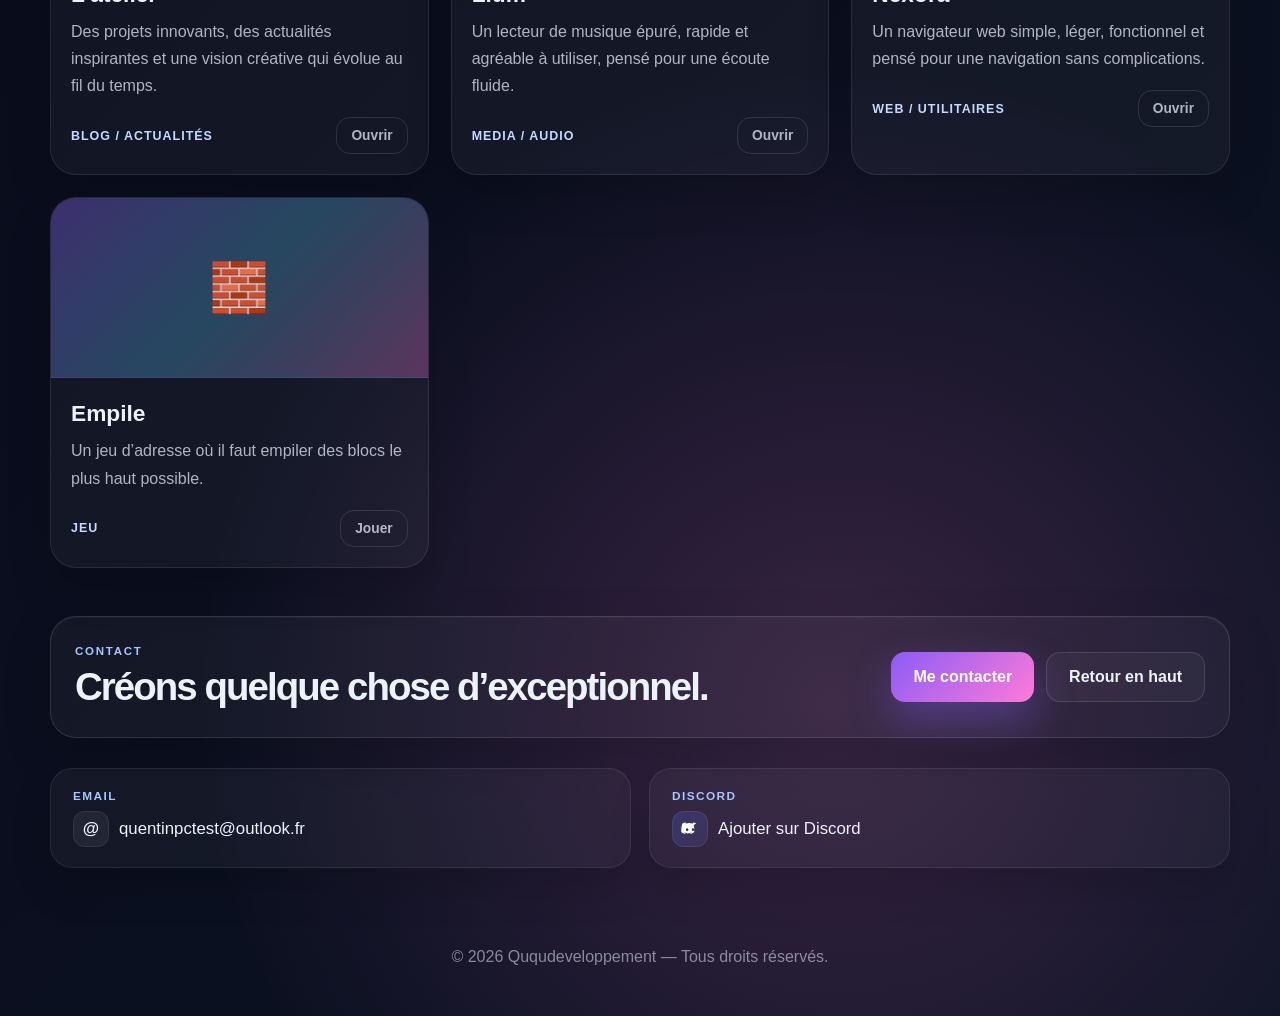
==== commit 6eff9df1: "Add Empile game to projects section" ====
--- a/index.html
+++ b/index.html
@@ -15,11 +15,7 @@
 
     <title>Ququdeveloppement</title>
 
-    <link
-        rel="icon"
-        type="image/jpeg"
-        href="Fichiers/Images/Img_2026_09_13_15_09_32.jpeg"
-    >
+    <link rel="icon" type="image/jpeg" href="Fichiers/Images/Img_2026_09_13_15_09_32.jpeg">
 
     <style>
         :root {
@@ -41,16 +37,8 @@
             --glow: rgba(113, 96, 255, 0.55);
         }
 
-        * {
-            box-sizing: border-box;
-            margin: 0;
-            padding: 0;
-        }
-
-        html {
-            scroll-behavior: smooth;
-        }
-
+        * { box-sizing: border-box; margin: 0; padding: 0; }
+        html { scroll-behavior: smooth; }
         body {
             min-height: 100vh;
             font-family: -apple-system, BlinkMacSystemFont, "Segoe UI", Roboto, Helvetica, Arial, sans-serif;
@@ -62,615 +50,99 @@
                 linear-gradient(135deg, var(--bg-1), var(--bg-2));
             overflow-x: hidden;
         }
-
-        body::before,
-        body::after {
-            content: "";
-            position: fixed;
-            inset: auto;
-            width: 420px;
-            height: 420px;
-            border-radius: 50%;
-            filter: blur(80px);
-            opacity: 0.22;
-            pointer-events: none;
-            z-index: 0;
-        }
-
-        body::before {
-            top: 6%;
-            left: -90px;
-            background: rgba(139, 92, 246, 0.9);
-        }
-
-        body::after {
-            right: -110px;
-            bottom: 0;
-            background: rgba(90, 200, 250, 0.85);
-        }
-
-        a {
-            color: inherit;
-            text-decoration: none;
-        }
-
-        .container {
-            width: min(1180px, calc(100% - 32px));
-            margin: 0 auto;
-            position: relative;
-            z-index: 1;
-        }
-
-        .topbar {
-            display: flex;
-            justify-content: space-between;
-            align-items: center;
-            gap: 24px;
-            padding: 28px 0 20px;
-        }
-
-        .brand {
-            display: flex;
-            align-items: center;
-            gap: 12px;
-            font-weight: 800;
-            letter-spacing: 0.04em;
-            text-transform: uppercase;
-            color: #f5f7ff;
-        }
-
-        .brand-mark {
-            width: 42px;
-            height: 42px;
-            border-radius: 12px;
-            overflow: hidden;
-            display: grid;
-            place-items: center;
-            border: 1px solid rgba(255, 255, 255, 0.12);
-            box-shadow: 0 12px 30px rgba(113, 96, 255, 0.28);
-            background: rgba(255, 255, 255, 0.04);
-        }
-
-        .brand-mark img {
-            display: block;
-            width: 100%;
-            height: 100%;
-            object-fit: cover;
-        }
-
-        .nav {
-            display: flex;
-            gap: 12px;
-            flex-wrap: wrap;
-            justify-content: center;
-        }
-
-        .nav a {
-            padding: 10px 16px;
-            border-radius: 999px;
-            border: 1px solid rgba(255, 255, 255, 0.08);
-            background: rgba(255, 255, 255, 0.03);
-            color: var(--text-soft);
-            font-size: 0.9rem;
-            font-weight: 600;
-            transition: transform 0.25s ease, border-color 0.25s ease, background 0.25s ease;
-        }
-
-        .nav a:hover {
-            transform: translateY(-2px);
-            background: rgba(255, 255, 255, 0.06);
-            border-color: rgba(255, 255, 255, 0.15);
-            color: var(--text);
-        }
-
-        .hero {
-            display: grid;
-            grid-template-columns: 1.1fr 0.9fr;
-            gap: 30px;
-            align-items: center;
-            padding: 36px 0 32px;
-        }
-
-        .hero-copy {
-            padding: 18px 0;
-        }
-
-        .eyebrow {
-            display: inline-flex;
-            align-items: center;
-            gap: 8px;
-            padding: 8px 14px;
-            border-radius: 999px;
-            font-size: 0.72rem;
-            letter-spacing: 0.12em;
-            text-transform: uppercase;
-            font-weight: 700;
-            color: #dfe9ff;
-            background: rgba(255, 255, 255, 0.05);
-            border: 1px solid rgba(255, 255, 255, 0.09);
-            margin-bottom: 18px;
-        }
-
-        .eyebrow::before {
-            content: "";
-            width: 8px;
-            height: 8px;
-            border-radius: 50%;
-            background: linear-gradient(135deg, var(--teal), var(--blue));
-            box-shadow: 0 0 18px rgba(110, 231, 216, 0.8);
-        }
-
-        h1 {
-            font-size: clamp(2.7rem, 5vw, 5.1rem);
-            line-height: 0.95;
-            letter-spacing: -0.06em;
-            font-weight: 900;
-            margin-bottom: 18px;
-            text-wrap: balance;
-        }
-
-        .gradient-text {
-            background: linear-gradient(135deg, #ffffff, #b6c9ff 30%, #8de7ff 55%, #da95ff 100%);
-            -webkit-background-clip: text;
-            background-clip: text;
-            color: transparent;
-        }
-
-        .hero-text {
-            max-width: 620px;
-            font-size: 1.08rem;
-            line-height: 1.8;
-            color: var(--text-soft);
-            margin-bottom: 28px;
-        }
-
-        .cta-row {
-            display: flex;
-            flex-wrap: wrap;
-            gap: 14px;
-            margin-bottom: 26px;
-        }
-
-        .primary-btn,
-        .secondary-btn,
-        .mini-btn,
-        .social-btn {
-            display: inline-flex;
-            align-items: center;
-            justify-content: center;
-            gap: 10px;
-            border-radius: 14px;
-            font-weight: 700;
-            transition: transform 0.3s ease, box-shadow 0.3s ease, border-color 0.3s ease;
-        }
-
-        .primary-btn {
-            padding: 15px 22px;
-            background: linear-gradient(135deg, var(--purple), var(--pink));
-            box-shadow: 0 18px 40px rgba(143, 96, 255, 0.35);
-            color: white;
-        }
-
-        .secondary-btn {
-            padding: 15px 22px;
-            border: 1px solid rgba(255, 255, 255, 0.12);
-            background: rgba(255, 255, 255, 0.04);
-            color: var(--text);
-        }
-
-        .mini-btn {
-            padding: 10px 14px;
-            border: 1px solid rgba(255, 255, 255, 0.12);
-            background: transparent;
-            color: var(--text-soft);
-            font-size: 0.86rem;
-        }
-
-        .social-btn {
-            padding: 14px 18px;
-            border: 1px solid rgba(255, 255, 255, 0.12);
-            background: rgba(255, 255, 255, 0.04);
-            color: var(--text);
-            min-width: 180px;
-        }
-
-        .social-btn .discord-icon {
-            width: 24px;
-            height: 24px;
-            border-radius: 8px;
-            display: grid;
-            place-items: center;
-            background: linear-gradient(135deg, #5865F2, #7b8af8);
-            font-size: 0.9rem;
-            font-weight: 900;
-            box-shadow: 0 10px 25px rgba(88, 101, 242, 0.35);
-        }
-
-        .primary-btn:hover,
-        .secondary-btn:hover,
-        .mini-btn:hover,
-        .social-btn:hover {
-            transform: translateY(-2px);
-        }
-
-        .stats {
-            display: flex;
-            flex-wrap: wrap;
-            gap: 18px;
-        }
-
-        .stat {
-            min-width: 120px;
-            padding: 16px 18px;
-            border-radius: 18px;
-            background: rgba(255, 255, 255, 0.04);
-            border: 1px solid rgba(255, 255, 255, 0.08);
-            box-shadow: inset 0 1px 0 rgba(255, 255, 255, 0.04);
-        }
-
-        .stat strong {
-            display: block;
-            font-size: 1.5rem;
-            margin-bottom: 4px;
-            color: #fff;
-        }
-
-        .stat span {
-            color: var(--muted);
-            font-size: 0.8rem;
-        }
-
-        .hero-visual {
-            position: relative;
-            display: flex;
-            justify-content: center;
-            align-items: center;
-        }
-
-        .cover-card {
-            position: relative;
-            width: min(100%, 500px);
-            padding: 18px;
-            border-radius: 30px;
-            background: rgba(14, 20, 35, 0.9);
-            border: 1px solid rgba(255, 255, 255, 0.08);
-            box-shadow: 0 30px 80px rgba(6, 10, 20, 0.7), 0 0 0 1px rgba(255,255,255,0.04);
-            transform: rotate(1deg);
-            animation: floatCard 6s ease-in-out infinite;
-        }
-
-        .photo-wrap {
-            overflow: hidden;
-            border-radius: 22px;
-            border: 1px solid rgba(255,255,255,0.08);
-            background: #0d1220;
-        }
-
-        .cover-image {
-            display: block;
-            width: 100%;
-            height: 520px;
-            object-fit: cover;
-            filter: saturate(1.1) contrast(1.05);
-        }
-
-        .floating-tag {
-            position: absolute;
-            right: -18px;
-            bottom: 25px;
-            padding: 12px 16px;
-            border-radius: 16px;
-            background: rgba(12, 16, 25, 0.9);
-            border: 1px solid rgba(255,255,255,0.08);
-            backdrop-filter: blur(6px);
-            box-shadow: 0 18px 50px rgba(0,0,0,0.25);
-            animation: floatTag 4.5s ease-in-out infinite;
-        }
-
-        .floating-tag strong {
-            display: block;
-            font-size: 1.1rem;
-        }
-
-        .floating-tag span {
-            color: var(--muted);
-            font-size: 0.76rem;
-        }
-
-        .section {
-            padding: 36px 0 12px;
-        }
-
-        .section-head {
-            display: flex;
-            justify-content: space-between;
-            align-items: end;
-            gap: 16px;
-            margin-bottom: 24px;
-        }
-
-        .section-kicker {
-            color: #a9c5ff;
-            text-transform: uppercase;
-            font-size: 0.72rem;
-            letter-spacing: 0.15em;
-            font-weight: 700;
-            margin-bottom: 8px;
-        }
-
-        .section-title {
-            font-size: clamp(2rem, 3vw, 3rem);
-            letter-spacing: -0.05em;
-        }
-
-        .about-grid {
-            display: grid;
-            grid-template-columns: 1.1fr 0.9fr;
-            gap: 24px;
-            margin-top: 10px;
-        }
-
-        .glass-panel {
-            background: rgba(255, 255, 255, 0.04);
-            border: 1px solid var(--stroke);
-            border-radius: 26px;
-            box-shadow: inset 0 1px 0 rgba(255,255,255,0.04), 0 18px 50px rgba(0,0,0,0.15);
-        }
-
-        .bio-box {
-            padding: 28px 24px;
-        }
-
-        .bio-box p {
-            color: var(--text-soft);
-            line-height: 1.9;
-            font-size: 1.02rem;
-            margin-bottom: 16px;
-        }
-
-        .bio-box p:last-child {
-            margin-bottom: 0;
-        }
-
-        .highlight-box {
-            padding: 24px;
-            display: grid;
-            gap: 18px;
-        }
-
-        .mini-card {
-            padding: 18px 20px;
-            border-radius: 18px;
-            background: rgba(255, 255, 255, 0.035);
-            border: 1px solid rgba(255,255,255,0.06);
-        }
-
-        .mini-card strong {
-            display: block;
-            font-size: 1.8rem;
-            margin-bottom: 8px;
-        }
-
-        .mini-card span {
-            color: var(--muted);
-            line-height: 1.5;
-        }
-
-        .projects-grid {
-            display: grid;
-            grid-template-columns: repeat(3, minmax(0, 1fr));
-            gap: 22px;
-        }
-
-        .project-card {
-            position: relative;
-            overflow: hidden;
-            border-radius: 26px;
-            background: rgba(255,255,255,0.04);
-            border: 1px solid rgba(255,255,255,0.09);
-            box-shadow: 0 20px 45px rgba(0,0,0,0.15);
-            transition: transform 0.25s ease, border-color 0.25s ease;
-        }
-
-        .project-card:hover {
-            transform: translateY(-6px);
-            border-color: rgba(255,255,255,0.2);
-        }
-
-        .project-visual {
-            height: 180px;
-            background: linear-gradient(135deg, rgba(139, 92, 246, 0.35), rgba(90, 200, 250, 0.28), rgba(255, 122, 217, 0.28));
-            display: grid;
-            place-items: center;
-            font-size: 3rem;
-            color: rgba(255,255,255,0.9);
-            border-bottom: 1px solid rgba(255,255,255,0.06);
-        }
-
-        .project-body {
-            padding: 22px 20px 20px;
-        }
-
-        .project-body h3 {
-            margin-bottom: 10px;
-            font-size: 1.42rem;
-        }
-
-        .project-body p {
-            color: var(--text-soft);
-            line-height: 1.7;
-            margin-bottom: 18px;
-        }
-
-        .project-meta {
-            display: flex;
-            align-items: center;
-            justify-content: space-between;
-            gap: 12px;
-        }
-
-        .project-tag {
-            font-size: 0.78rem;
-            letter-spacing: 0.08em;
-            text-transform: uppercase;
-            color: #c7d9ff;
-            font-weight: 700;
-        }
-
-        .contact-wrap {
-            display: grid;
-            grid-template-columns: 1fr auto;
-            gap: 20px;
-            padding: 28px 24px;
-            align-items: center;
-            margin-bottom: 30px;
-        }
-
-        .contact-copy {
-            color: var(--text-soft);
-            line-height: 1.8;
-        }
-
-        .contact-actions {
-            display: flex;
-            flex-wrap: wrap;
-            gap: 12px;
-            justify-content: flex-end;
-        }
-
-        .bottom-contact {
-            margin: 10px 0 50px;
-            display: grid;
-            grid-template-columns: 1fr 1fr;
-            gap: 18px;
-        }
-
-        .bottom-card {
-            padding: 20px 22px;
-            border-radius: 22px;
-            background: rgba(255, 255, 255, 0.04);
-            border: 1px solid rgba(255,255,255,0.08);
-            box-shadow: 0 20px 40px rgba(0,0,0,0.15);
-        }
-
-        .bottom-card strong {
-            display: block;
-            margin-bottom: 8px;
-            font-size: 0.74rem;
-            letter-spacing: 0.12em;
-            text-transform: uppercase;
-            color: #a9c5ff;
-        }
-
-        .bottom-card a {
-            display: inline-flex;
-            align-items: center;
-            gap: 10px;
-            font-size: 1.05rem;
-            color: var(--text);
-        }
-
-        .mail-icon,
-        .discord-icon-box {
-            width: 36px;
-            height: 36px;
-            border-radius: 12px;
-            display: grid;
-            place-items: center;
-            font-weight: 800;
-            background: rgba(255,255,255,0.06);
-            border: 1px solid rgba(255,255,255,0.08);
-        }
-
-        .discord-icon-box {
-            background: linear-gradient(135deg, rgba(88, 101, 242, 0.25), rgba(123, 138, 248, 0.12));
-            color: #dfe4ff;
-            overflow: hidden;
-        }
-
-        .discord-icon-box svg {
-            width: 18px;
-            height: 18px;
-            display: block;
-            color: #ffffff;
-        }
-
-        footer {
-            text-align: center;
-            color: var(--muted);
-            padding: 18px 0 50px;
-        }
-
-        @keyframes floatCard {
-            0%, 100% { transform: rotate(1deg) translateY(0); }
-            50% { transform: rotate(-1deg) translateY(-10px); }
-        }
-
-        @keyframes floatTag {
-            0%, 100% { transform: translateY(0); }
-            50% { transform: translateY(-8px); }
-        }
-
+        body::before, body::after {
+            content: ""; position: fixed; inset: auto; width: 420px; height: 420px;
+            border-radius: 50%; filter: blur(80px); opacity: 0.22; pointer-events: none; z-index: 0;
+        }
+        body::before { top: 6%; left: -90px; background: rgba(139, 92, 246, 0.9); }
+        body::after { right: -110px; bottom: 0; background: rgba(90, 200, 250, 0.85); }
+        a { color: inherit; text-decoration: none; }
+        .container { width: min(1180px, calc(100% - 32px)); margin: 0 auto; position: relative; z-index: 1; }
+        .topbar { display: flex; justify-content: space-between; align-items: center; gap: 24px; padding: 28px 0 20px; }
+        .brand { display: flex; align-items: center; gap: 12px; font-weight: 800; letter-spacing: 0.04em; text-transform: uppercase; color: #f5f7ff; }
+        .brand-mark { width: 42px; height: 42px; border-radius: 12px; overflow: hidden; display: grid; place-items: center; border: 1px solid rgba(255, 255, 255, 0.12); box-shadow: 0 12px 30px rgba(113, 96, 255, 0.28); background: rgba(255, 255, 255, 0.04); }
+        .brand-mark img { display: block; width: 100%; height: 100%; object-fit: cover; }
+        .nav { display: flex; gap: 12px; flex-wrap: wrap; justify-content: center; }
+        .nav a { padding: 10px 16px; border-radius: 999px; border: 1px solid rgba(255, 255, 255, 0.08); background: rgba(255, 255, 255, 0.03); color: var(--text-soft); font-size: 0.9rem; font-weight: 600; transition: transform 0.25s ease, border-color 0.25s ease, background 0.25s ease; }
+        .nav a:hover { transform: translateY(-2px); background: rgba(255, 255, 255, 0.06); border-color: rgba(255, 255, 255, 0.15); color: var(--text); }
+        .hero { display: grid; grid-template-columns: 1.1fr 0.9fr; gap: 30px; align-items: center; padding: 36px 0 32px; }
+        .hero-copy { padding: 18px 0; }
+        .eyebrow { display: inline-flex; align-items: center; gap: 8px; padding: 8px 14px; border-radius: 999px; font-size: 0.72rem; letter-spacing: 0.12em; text-transform: uppercase; font-weight: 700; color: #dfe9ff; background: rgba(255, 255, 255, 0.05); border: 1px solid rgba(255, 255, 255, 0.09); margin-bottom: 18px; }
+        .eyebrow::before { content: ""; width: 8px; height: 8px; border-radius: 50%; background: linear-gradient(135deg, var(--teal), var(--blue)); box-shadow: 0 0 18px rgba(110, 231, 216, 0.8); }
+        h1 { font-size: clamp(2.7rem, 5vw, 5.1rem); line-height: 0.95; letter-spacing: -0.06em; font-weight: 900; margin-bottom: 18px; text-wrap: balance; }
+        .gradient-text { background: linear-gradient(135deg, #ffffff, #b6c9ff 30%, #8de7ff 55%, #da95ff 100%); -webkit-background-clip: text; background-clip: text; color: transparent; }
+        .hero-text { max-width: 620px; font-size: 1.08rem; line-height: 1.8; color: var(--text-soft); margin-bottom: 28px; }
+        .cta-row { display: flex; flex-wrap: wrap; gap: 14px; margin-bottom: 26px; }
+        .primary-btn, .secondary-btn, .mini-btn, .social-btn { display: inline-flex; align-items: center; justify-content: center; gap: 10px; border-radius: 14px; font-weight: 700; transition: transform 0.3s ease, box-shadow 0.3s ease, border-color 0.3s ease; }
+        .primary-btn { padding: 15px 22px; background: linear-gradient(135deg, var(--purple), var(--pink)); box-shadow: 0 18px 40px rgba(143, 96, 255, 0.35); color: white; }
+        .secondary-btn { padding: 15px 22px; border: 1px solid rgba(255, 255, 255, 0.12); background: rgba(255, 255, 255, 0.04); color: var(--text); }
+        .mini-btn { padding: 10px 14px; border: 1px solid rgba(255, 255, 255, 0.12); background: transparent; color: var(--text-soft); font-size: 0.86rem; }
+        .social-btn { padding: 14px 18px; border: 1px solid rgba(255, 255, 255, 0.12); background: rgba(255, 255, 255, 0.04); color: var(--text); min-width: 180px; }
+        .social-btn .discord-icon { width: 24px; height: 24px; border-radius: 8px; display: grid; place-items: center; background: linear-gradient(135deg, #5865F2, #7b8af8); font-size: 0.9rem; font-weight: 900; box-shadow: 0 10px 25px rgba(88, 101, 242, 0.35); }
+        .primary-btn:hover, .secondary-btn:hover, .mini-btn:hover, .social-btn:hover { transform: translateY(-2px); }
+        .stats { display: flex; flex-wrap: wrap; gap: 18px; }
+        .stat { min-width: 120px; padding: 16px 18px; border-radius: 18px; background: rgba(255, 255, 255, 0.04); border: 1px solid rgba(255, 255, 255, 0.08); box-shadow: inset 0 1px 0 rgba(255, 255, 255, 0.04); }
+        .stat strong { display: block; font-size: 1.5rem; margin-bottom: 4px; color: #fff; }
+        .stat span { color: var(--muted); font-size: 0.8rem; }
+        .hero-visual { position: relative; display: flex; justify-content: center; align-items: center; }
+        .cover-card { position: relative; width: min(100%, 500px); padding: 18px; border-radius: 30px; background: rgba(14, 20, 35, 0.9); border: 1px solid rgba(255, 255, 255, 0.08); box-shadow: 0 30px 80px rgba(6, 10, 20, 0.7), 0 0 0 1px rgba(255,255,255,0.04); transform: rotate(1deg); animation: floatCard 6s ease-in-out infinite; }
+        .photo-wrap { overflow: hidden; border-radius: 22px; border: 1px solid rgba(255,255,255,0.08); background: #0d1220; }
+        .cover-image { display: block; width: 100%; height: 520px; object-fit: cover; filter: saturate(1.1) contrast(1.05); }
+        .floating-tag { position: absolute; right: -18px; bottom: 25px; padding: 12px 16px; border-radius: 16px; background: rgba(12, 16, 25, 0.9); border: 1px solid rgba(255,255,255,0.08); backdrop-filter: blur(6px); box-shadow: 0 18px 50px rgba(0,0,0,0.25); animation: floatTag 4.5s ease-in-out infinite; }
+        .floating-tag strong { display: block; font-size: 1.1rem; }
+        .floating-tag span { color: var(--muted); font-size: 0.76rem; }
+        .section { padding: 36px 0 12px; }
+        .section-head { display: flex; justify-content: space-between; align-items: end; gap: 16px; margin-bottom: 24px; }
+        .section-kicker { color: #a9c5ff; text-transform: uppercase; font-size: 0.72rem; letter-spacing: 0.15em; font-weight: 700; margin-bottom: 8px; }
+        .section-title { font-size: clamp(2rem, 3vw, 3rem); letter-spacing: -0.05em; }
+        .about-grid { display: grid; grid-template-columns: 1.1fr 0.9fr; gap: 24px; margin-top: 10px; }
+        .glass-panel { background: rgba(255, 255, 255, 0.04); border: 1px solid var(--stroke); border-radius: 26px; box-shadow: inset 0 1px 0 rgba(255,255,255,0.04), 0 18px 50px rgba(0,0,0,0.15); }
+        .bio-box { padding: 28px 24px; }
+        .bio-box p { color: var(--text-soft); line-height: 1.9; font-size: 1.02rem; margin-bottom: 16px; }
+        .bio-box p:last-child { margin-bottom: 0; }
+        .highlight-box { padding: 24px; display: grid; gap: 18px; }
+        .mini-card { padding: 18px 20px; border-radius: 18px; background: rgba(255, 255, 255, 0.035); border: 1px solid rgba(255,255,255,0.06); }
+        .mini-card strong { display: block; font-size: 1.8rem; margin-bottom: 8px; }
+        .mini-card span { color: var(--muted); line-height: 1.5; }
+        .projects-grid { display: grid; grid-template-columns: repeat(3, minmax(0, 1fr)); gap: 22px; }
+        .project-card { position: relative; overflow: hidden; border-radius: 26px; background: rgba(255,255,255,0.04); border: 1px solid rgba(255,255,255,0.09); box-shadow: 0 20px 45px rgba(0,0,0,0.15); transition: transform 0.25s ease, border-color 0.25s ease; }
+        .project-card:hover { transform: translateY(-6px); border-color: rgba(255,255,255,0.2); }
+        .project-visual { height: 180px; background: linear-gradient(135deg, rgba(139, 92, 246, 0.35), rgba(90, 200, 250, 0.28), rgba(255, 122, 217, 0.28)); display: grid; place-items: center; font-size: 3rem; color: rgba(255,255,255,0.9); border-bottom: 1px solid rgba(255,255,255,0.06); }
+        .project-body { padding: 22px 20px 20px; }
+        .project-body h3 { margin-bottom: 10px; font-size: 1.42rem; }
+        .project-body p { color: var(--text-soft); line-height: 1.7; margin-bottom: 18px; }
+        .project-meta { display: flex; align-items: center; justify-content: space-between; gap: 12px; }
+        .project-tag { font-size: 0.78rem; letter-spacing: 0.08em; text-transform: uppercase; color: #c7d9ff; font-weight: 700; }
+        .contact-wrap { display: grid; grid-template-columns: 1fr auto; gap: 20px; padding: 28px 24px; align-items: center; margin-bottom: 30px; }
+        .contact-copy { color: var(--text-soft); line-height: 1.8; }
+        .contact-actions { display: flex; flex-wrap: wrap; gap: 12px; justify-content: flex-end; }
+        .bottom-contact { margin: 10px 0 50px; display: grid; grid-template-columns: 1fr 1fr; gap: 18px; }
+        .bottom-card { padding: 20px 22px; border-radius: 22px; background: rgba(255, 255, 255, 0.04); border: 1px solid rgba(255,255,255,0.08); box-shadow: 0 20px 40px rgba(0,0,0,0.15); }
+        .bottom-card strong { display: block; margin-bottom: 8px; font-size: 0.74rem; letter-spacing: 0.12em; text-transform: uppercase; color: #a9c5ff; }
+        .bottom-card a { display: inline-flex; align-items: center; gap: 10px; font-size: 1.05rem; color: var(--text); }
+        .mail-icon, .discord-icon-box { width: 36px; height: 36px; border-radius: 12px; display: grid; place-items: center; font-weight: 800; background: rgba(255,255,255,0.06); border: 1px solid rgba(255,255,255,0.08); }
+        .discord-icon-box { background: linear-gradient(135deg, rgba(88, 101, 242, 0.25), rgba(123, 138, 248, 0.12)); color: #dfe4ff; overflow: hidden; }
+        .discord-icon-box svg { width: 18px; height: 18px; display: block; color: #ffffff; }
+        footer { text-align: center; color: var(--muted); padding: 18px 0 50px; }
+        @keyframes floatCard { 0%, 100% { transform: rotate(1deg) translateY(0); } 50% { transform: rotate(-1deg) translateY(-10px); } }
+        @keyframes floatTag { 0%, 100% { transform: translateY(0); } 50% { transform: translateY(-8px); } }
         @media (max-width: 980px) {
-            .hero,
-            .about-grid,
-            .contact-wrap,
-            .bottom-contact {
-                grid-template-columns: 1fr;
-            }
-
-            .projects-grid {
-                grid-template-columns: 1fr 1fr;
-            }
-
-            .contact-actions {
-                justify-content: flex-start;
-            }
-        }
-
+            .hero, .about-grid, .contact-wrap, .bottom-contact { grid-template-columns: 1fr; }
+            .projects-grid { grid-template-columns: 1fr 1fr; }
+            .contact-actions { justify-content: flex-start; }
+        }
         @media (max-width: 700px) {
-            .topbar {
-                flex-direction: column;
-                align-items: flex-start;
-            }
-
-            .nav {
-                justify-content: flex-start;
-            }
-
-            .projects-grid {
-                grid-template-columns: 1fr;
-            }
-
-            .cover-image {
-                height: 420px;
-            }
-
-            .stats {
-                display: grid;
-                grid-template-columns: repeat(3, minmax(0, 1fr));
-            }
-        }
-
+            .topbar { flex-direction: column; align-items: flex-start; }
+            .nav { justify-content: flex-start; }
+            .projects-grid { grid-template-columns: 1fr; }
+            .cover-image { height: 420px; }
+            .stats { display: grid; grid-template-columns: repeat(3, minmax(0, 1fr)); }
+        }
         @media (max-width: 540px) {
-            .hero {
-                padding-top: 10px;
-            }
-
-            .stats {
-                grid-template-columns: 1fr;
-            }
-
-            .cta-row {
-                flex-direction: column;
-                align-items: stretch;
-            }
-
-            .primary-btn,
-            .secondary-btn,
-            .social-btn {
-                width: 100%;
-            }
+            .hero { padding-top: 10px; }
+            .stats { grid-template-columns: 1fr; }
+            .cta-row { flex-direction: column; align-items: stretch; }
+            .primary-btn, .secondary-btn, .social-btn { width: 100%; }
         }
     </style>
 </head>
@@ -684,7 +156,6 @@
                 </div>
                 <span>Ququdeveloppement</span>
             </div>
-
             <nav class="nav" aria-label="Navigation principale">
                 <a href="#about">À propos</a>
                 <a href="#projects">Projets</a>
@@ -696,136 +167,77 @@
             <section class="hero">
                 <div class="hero-copy">
                     <div class="eyebrow">Création • innovation • passion</div>
-                    <h1>
-                        Je construis des idées <span class="gradient-text">futuristes</span> qui inspirent.
-                    </h1>
-                    <p class="hero-text">
-                        Bienvenue sur mon univers digital. Ici, je partage mon parcours, mes projets,
-                        mes inspirations et les créations qui me motivent chaque jour.
-                    </p>
-
+                    <h1>Je construis des idées <span class="gradient-text">futuristes</span> qui inspirent.</h1>
+                    <p class="hero-text">Bienvenue sur mon univers digital. Ici, je partage mon parcours, mes projets, mes inspirations et les créations qui me motivent chaque jour.</p>
                     <div class="cta-row">
                         <a class="primary-btn" href="#projects">Voir mes projets</a>
                         <a class="secondary-btn" href="#about">Découvrir mon histoire</a>
                     </div>
-
                     <div class="stats" aria-label="Statistiques">
-                        <div class="stat">
-                            <strong>3</strong>
-                            <span>sites</span>
-                        </div>
-                        <div class="stat">
-                            <strong>∞</strong>
-                            <span>idées</span>
-                        </div>
-                        <div class="stat">
-                            <strong>2026</strong>
-                            <span>année</span>
-                        </div>
-                    </div>
-                </div>
-
+                        <div class="stat"><strong>3</strong><span>sites</span></div>
+                        <div class="stat"><strong>∞</strong><span>idées</span></div>
+                        <div class="stat"><strong>2026</strong><span>année</span></div>
+                    </div>
+                </div>
                 <div class="hero-visual">
                     <div class="cover-card">
                         <div class="photo-wrap">
-                            <img
-                                class="cover-image"
-                                src="Fichiers/image.jpg"
-                                alt="Photo de couverture de Ququdeveloppement"
-                            >
-                        </div>
-                        <div class="floating-tag">
-                            <strong>Creative</strong>
-                            <span>Généré par IA</span>
-                        </div>
+                            <img class="cover-image" src="Fichiers/image.jpg" alt="Photo de couverture de Ququdeveloppement">
+                        </div>
+                        <div class="floating-tag"><strong>Creative</strong><span>Généré par IA</span></div>
                     </div>
                 </div>
             </section>
 
             <section id="about" class="section">
-                <div class="section-head">
-                    <div>
-                        <div class="section-kicker">À propos</div>
-                        <h2 class="section-title">Mon histoire</h2>
-                    </div>
-                </div>
-
+                <div class="section-head"><div><div class="section-kicker">À propos</div><h2 class="section-title">Mon histoire</h2></div></div>
                 <div class="about-grid">
                     <div class="glass-panel bio-box">
-                        <p>
-                            Je suis Ququdeveloppement, mon vrai prénom est Quentin, depuis petit je m'intéresse à l'informatique
-                            et tout l'univers du software. Je participe au développement du projer Linux Mint depuis 2025.
-                        </p>
-                        <p>
-                            Mon parcours est avant tout fait de curiosité, d’apprentissage
-                            et de volonté. J'ai commencé par apprendre Arduino, puis Python, puis ai commencé a créer des projets concrets.
-                            Je suis maintenant fier de mon parcours, avex toujours plus d'idées de projets à réaliser.
-                        </p>
-                        <p>
-                            À travers ce site, je partage une partie de moi : mes inspirations, mes projets,
-                            mes créations et le chemin qui m’a conduit à vouloir créer des choses qui marquent.
-                        </p>
-                    </div>
-
+                        <p>Je suis Ququdeveloppement, mon vrai prénom est Quentin, depuis petit je m'intéresse à l'informatique et tout l'univers du software. Je participe au développement du projer Linux Mint depuis 2025.</p>
+                        <p>Mon parcours est avant tout fait de curiosité, d’apprentissage et de volonté. J'ai commencé par apprendre Arduino, puis Python, puis ai commencé a créer des projets concrets. Je suis maintenant fier de mon parcours, avex toujours plus d'idées de projets à réaliser.</p>
+                        <p>À travers ce site, je partage une partie de moi : mes inspirations, mes projets, mes créations et le chemin qui m’a conduit à vouloir créer des choses qui marquent.</p>
+                    </div>
                     <div class="glass-panel highlight-box">
-                        <div class="mini-card">
-                            <strong>01.</strong>
-                            <span>Créer des expériences modernes, simples et impactantes.</span>
-                        </div>
-                        <div class="mini-card">
-                            <strong>02.</strong>
-                            <span>Allier technologie, esthétique et le prix.</span>
-                        </div>
-                        <div class="mini-card">
-                            <strong>03.</strong>
-                            <span>Partager des idées qui inspirent et donnent envie d’agir.</span>
-                        </div>
+                        <div class="mini-card"><strong>01.</strong><span>Créer des expériences modernes, simples et impactantes.</span></div>
+                        <div class="mini-card"><strong>02.</strong><span>Allier technologie, esthétique et le prix.</span></div>
+                        <div class="mini-card"><strong>03.</strong><span>Partager des idées qui inspirent et donnent envie d’agir.</span></div>
                     </div>
                 </div>
             </section>
 
             <section id="projects" class="section">
-                <div class="section-head">
-                    <div>
-                        <div class="section-kicker">Projets</div>
-                        <h2 class="section-title">Mes créations</h2>
-                    </div>
-                </div>
-
+                <div class="section-head"><div><div class="section-kicker">Projets</div><h2 class="section-title">Mes créations</h2></div></div>
                 <div class="projects-grid">
                     <article class="project-card">
                         <div class="project-visual">📆</div>
                         <div class="project-body">
                             <h3>L'atelier</h3>
                             <p>Des projets innovants, des actualités inspirantes et une vision créative qui évolue au fil du temps.</p>
-                            <div class="project-meta">
-                                <span class="project-tag">Blog / actualités</span>
-                                <a class="mini-btn" href="https://ququdeveloppement.github.io/mysite/blog.html" target="_blank" rel="noopener noreferrer">Ouvrir</a>
-                            </div>
-                        </div>
-                    </article>
-
+                            <div class="project-meta"><span class="project-tag">Blog / actualités</span><a class="mini-btn" href="https://ququdeveloppement.github.io/mysite/blog.html" target="_blank" rel="noopener noreferrer">Ouvrir</a></div>
+                        </div>
+                    </article>
                     <article class="project-card">
                         <div class="project-visual">🎵</div>
                         <div class="project-body">
                             <h3>Lium</h3>
                             <p>Un lecteur de musique épuré, rapide et agréable à utiliser, pensé pour une écoute fluide.</p>
-                            <div class="project-meta">
-                                <span class="project-tag">Media / audio</span>
-                                <a class="mini-btn" href="https://ququdeveloppement.github.io/mysite/Lium/Lium.html" target="_blank" rel="noopener noreferrer">Ouvrir</a>
-                            </div>
-                        </div>
-                    </article>
-
+                            <div class="project-meta"><span class="project-tag">Media / audio</span><a class="mini-btn" href="https://ququdeveloppement.github.io/mysite/Lium/Lium.html" target="_blank" rel="noopener noreferrer">Ouvrir</a></div>
+                        </div>
+                    </article>
                     <article class="project-card">
                         <div class="project-visual">🌐</div>
                         <div class="project-body">
                             <h3>Nexora</h3>
                             <p>Un navigateur web simple, léger, fonctionnel et pensé pour une navigation sans complications.</p>
-                            <div class="project-meta">
-                                <span class="project-tag">Web / utilitaires</span>
-                                <a class="mini-btn" href="https://ququdeveloppement.github.io/mysite/Nexora/nexora.html" target="_blank" rel="noopener noreferrer">Ouvrir</a>
-                            </div>
+                            <div class="project-meta"><span class="project-tag">Web / utilitaires</span><a class="mini-btn" href="https://ququdeveloppement.github.io/mysite/Nexora/nexora.html" target="_blank" rel="noopener noreferrer">Ouvrir</a></div>
+                        </div>
+                    </article>
+                    <article class="project-card">
+                        <div class="project-visual">🧱</div>
+                        <div class="project-body">
+                            <h3>Empile</h3>
+                            <p>Un jeu d’adresse où il faut empiler des blocs le plus haut possible.</p>
+                            <div class="project-meta"><span class="project-tag">Jeu</span><a class="mini-btn" href="https://ququdeveloppement.github.io/mysite/Games/empile.html" target="_blank" rel="noopener noreferrer">Jouer</a></div>
                         </div>
                     </article>
                 </div>
@@ -833,33 +245,19 @@
 
             <section id="contact" class="section">
                 <div class="glass-panel contact-wrap">
-                    <div>
-                        <div class="section-kicker">Contact</div>
-                        <h2 class="section-title">Créons quelque chose d’exceptionnel.</h2>
-                    </div>
-
+                    <div><div class="section-kicker">Contact</div><h2 class="section-title">Créons quelque chose d’exceptionnel.</h2></div>
                     <div class="contact-actions">
                         <a class="primary-btn" href="mailto:quentinpctest@outlook.fr">Me contacter</a>
                         <a class="secondary-btn" href="#top">Retour en haut</a>
                     </div>
                 </div>
-
                 <div class="bottom-contact">
-                    <div class="bottom-card">
-                        <strong>Email</strong>
-                        <a href="mailto:quentinpctest@outlook.fr">
-                            <span class="mail-icon">@</span>
-                            quentinpctest@outlook.fr
-                        </a>
-                    </div>
-
+                    <div class="bottom-card"><strong>Email</strong><a href="mailto:quentinpctest@outlook.fr"><span class="mail-icon">@</span>quentinpctest@outlook.fr</a></div>
                     <div class="bottom-card">
                         <strong>Discord</strong>
                         <a href="https://discord.com/users/1531982674162487336" target="_blank" rel="noopener noreferrer">
                             <span class="discord-icon-box" aria-label="Discord">
-                                <svg viewBox="0 0 24 24" aria-hidden="true" focusable="false">
-                                    <path fill="currentColor" d="M20.3 4.74a16.4 16.4 0 0 0-4.08-1.26.12.12 0 0 0-.14.06c-.18.32-.38.74-.52 1.07a15.07 15.07 0 0 0-8.9 0c-.14-.34-.35-.75-.53-1.07a.12.12 0 0 0-.14-.06A16.4 16.4 0 0 0 3.7 4.74a.17.17 0 0 0-.08.08C3.2 8.08 2.9 11.23 2.9 14.35a.16.16 0 0 0 .08.12c1.66 1.22 3.27 1.96 4.85 2.46a.15.15 0 0 0 .16-.06l.47-.63c.04-.06.02-.14-.05-.17a10.56 10.56 0 0 1-1.73-.82.12.12 0 0 1-.02-.16c.03-.04.08-.06.13-.04a11.9 11.9 0 0 0 9.42 0 .12.12 0 0 1 .13.04c.03.03.03.11-.02.16-.48.33-1.03.6-1.73.82a.15.15 0 0 0-.05.17l.47.63c.04.05.1.07.16.06 1.58-.5 3.19-1.24 4.85-2.46a.16.16 0 0 0 .08-.12c.3-3.12.02-6.27-.67-9.53a.17.17 0 0 0-.08-.08Zm-12.1 10.2c-.94 0-1.7-.86-1.7-1.9s.76-1.9 1.7-1.9c.94 0 1.7.86 1.7 1.9s-.77 1.9-1.7 1.9Zm7.8 0c-.94 0-1.7-.86-1.7-1.9s.76-1.9 1.7-1.9c.95 0 1.71.86 1.71 1.9s-.76 1.9-1.71 1.9Z"/>
-                                </svg>
+                                <svg viewBox="0 0 24 24" aria-hidden="true" focusable="false"><path fill="currentColor" d="M20.3 4.74a16.4 16.4 0 0 0-4.08-1.26.12.12 0 0 0-.14.06c-.18.32-.38.74-.52 1.07a15.07 15.07 0 0 0-8.9 0c-.14-.34-.35-.75-.53-1.07a.12.12 0 0 0-.14-.06A16.4 16.4 0 0 0 1.91 4.74a.17.17 0 0 0-.08.08C.52 8.67.11 12.42.46 16.12a.16.16 0 0 0 .08.12c1.66 1.22 3.27 1.96 4.85 2.46a.15.15 0 0 0 .16-.06l.47-.63c.04-.06.02-.14-.05-.17a10.56 10.56 0 0 1-1.73-.82.12.12 0 0 1-.02-.16c.03-.04.08-.06.13-.04a11.9 11.9 0 0 0 9.42 0 .12.12 0 0 1 .13.04c.03.03.03.11-.02.16-.48.33-1.03.6-1.73.82a.15.15 0 0 0-.05.17l.47.63c.04.05.1.07.16.06 1.58-.5 3.19-1.24 4.85-2.46a.16.16 0 0 0 .08-.12c.3-3.12.02-6.27-.67-9.53a.17.17 0 0 0-.08-.08ZM8.2 14.94c-.94 0-1.7-.86-1.7-1.9s.76-1.9 1.7-1.9 1.7.86 1.7 1.9-.77 1.9-1.7 1.9Zm7.8 0c-.94 0-1.7-.86-1.7-1.9s.76-1.9 1.7-1.9 1.71.86 1.71 1.9-.76 1.9-1.71 1.9Z"/></svg>
                             </span>
                             Ajouter sur Discord
                         </a>
@@ -867,10 +265,7 @@
                 </div>
             </section>
         </main>
-
-        <footer>
-            © 2026 Ququdeveloppement — Tous droits réservés.
-        </footer>
+        <footer>© 2026 Ququdeveloppement — Tous droits réservés.</footer>
     </div>
 </body>
 </html>
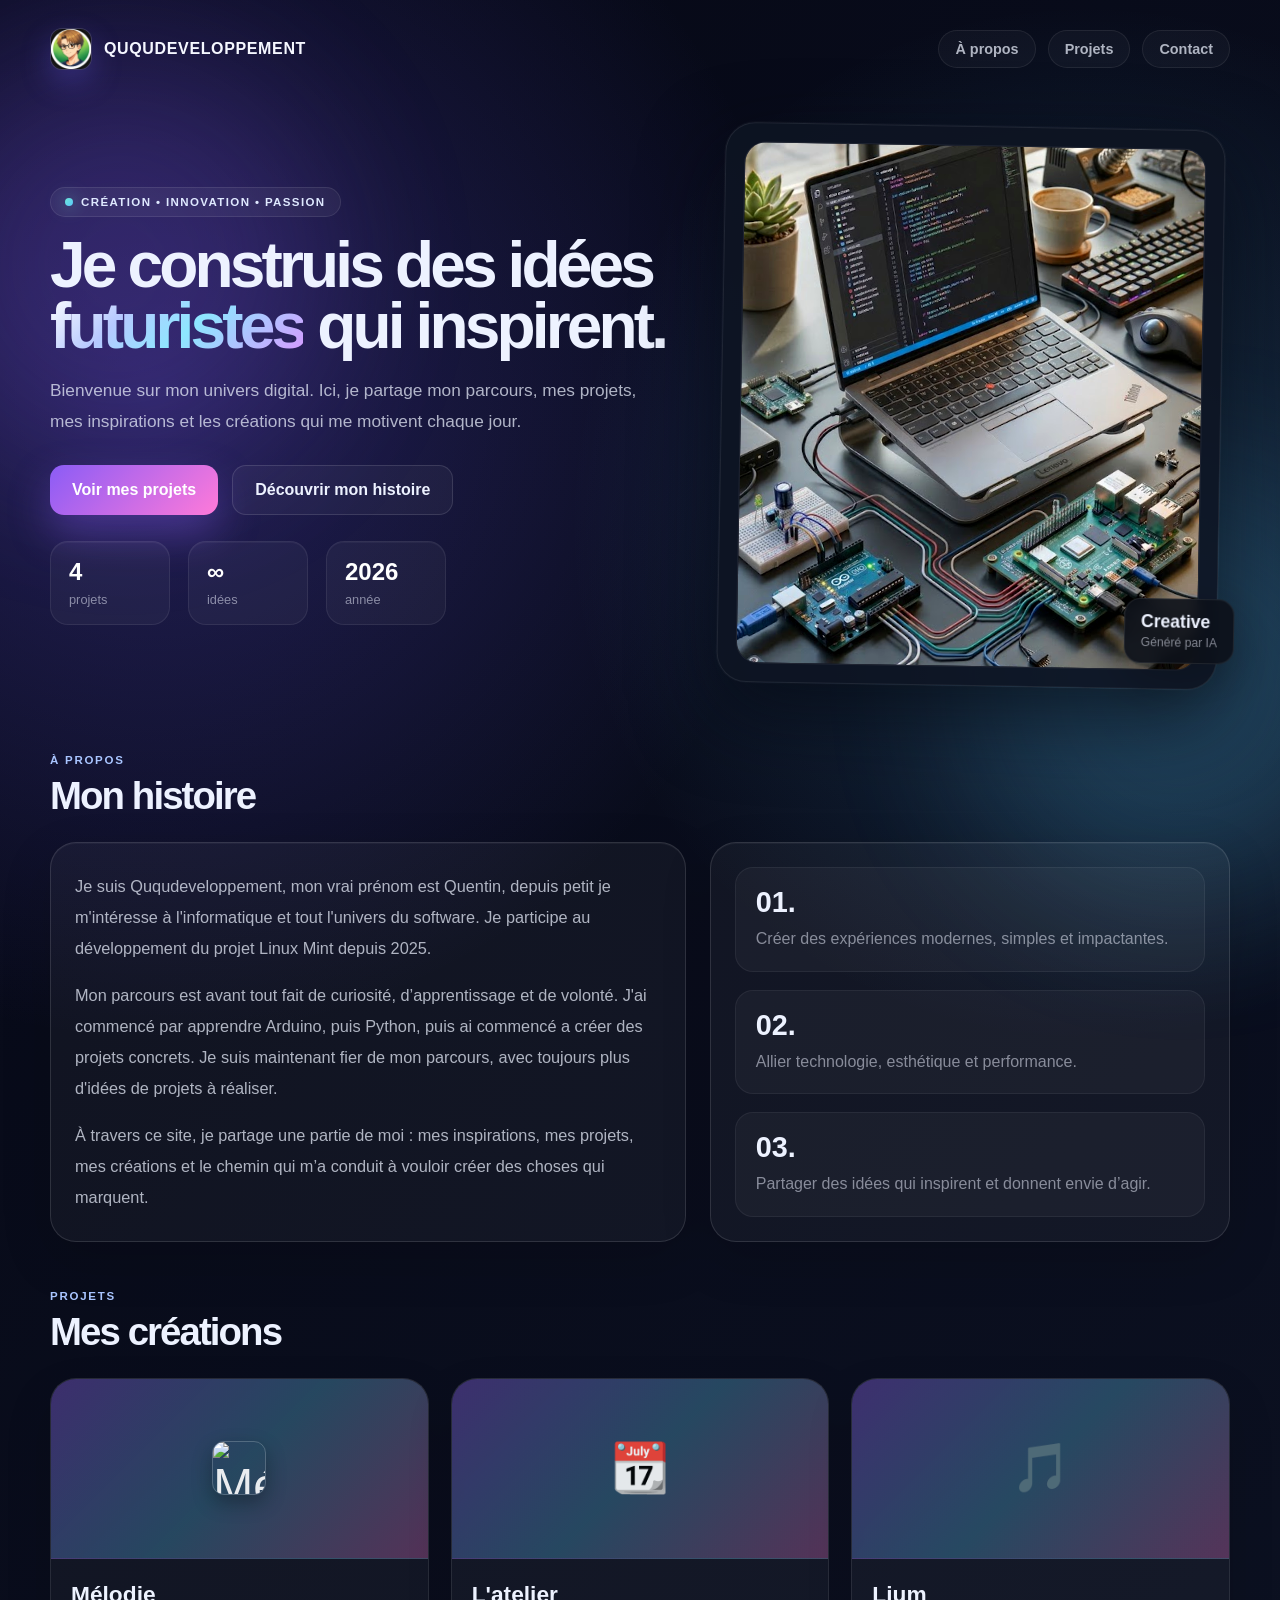
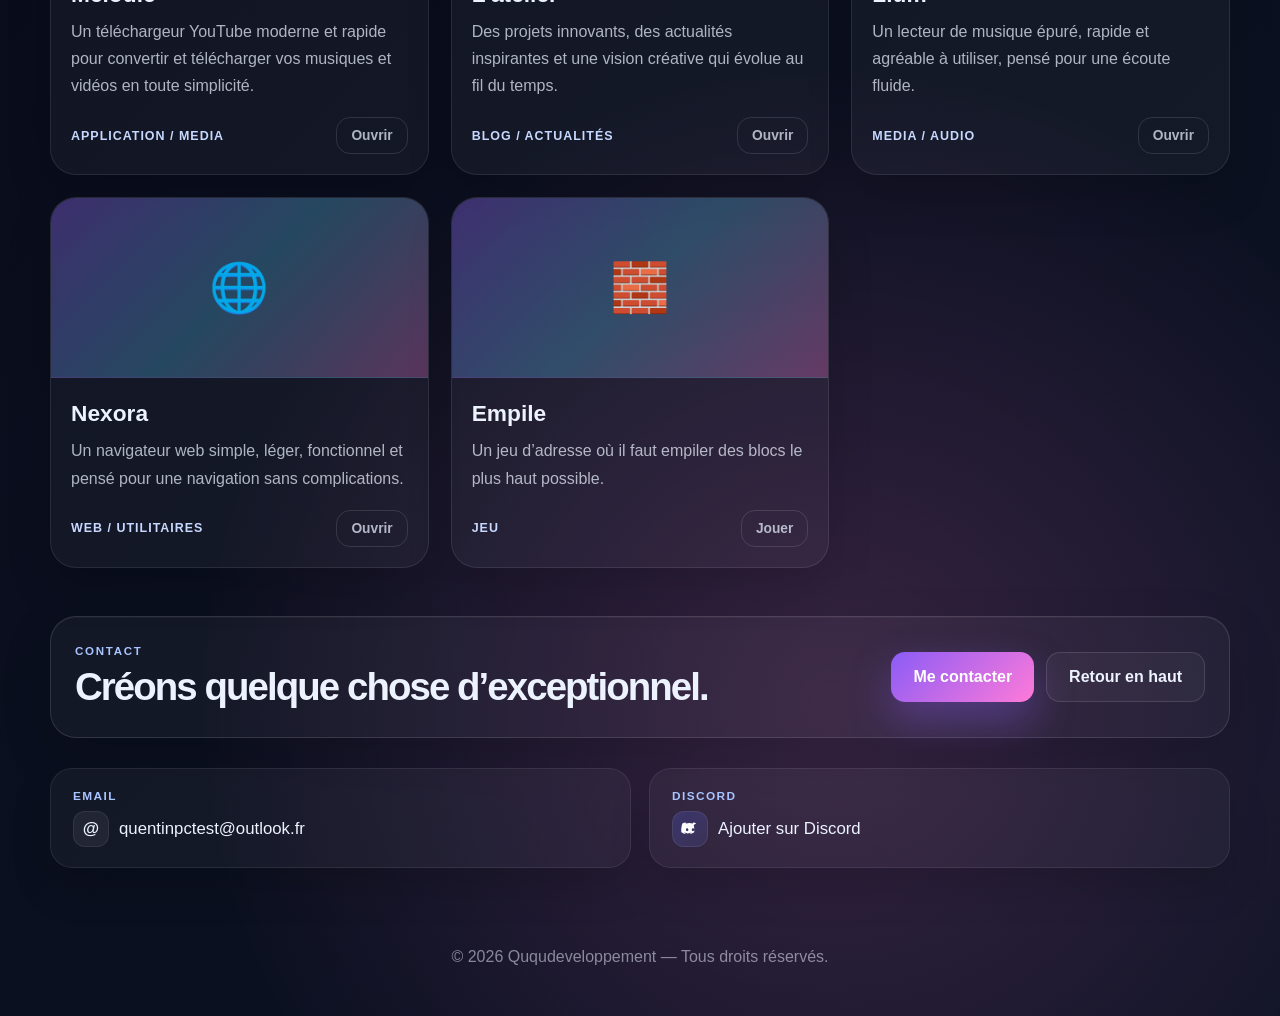
==== commit 440e39dd: "Add files via upload" ====
--- a/index.html
+++ b/index.html
@@ -108,6 +108,7 @@
         .project-card { position: relative; overflow: hidden; border-radius: 26px; background: rgba(255,255,255,0.04); border: 1px solid rgba(255,255,255,0.09); box-shadow: 0 20px 45px rgba(0,0,0,0.15); transition: transform 0.25s ease, border-color 0.25s ease; }
         .project-card:hover { transform: translateY(-6px); border-color: rgba(255,255,255,0.2); }
         .project-visual { height: 180px; background: linear-gradient(135deg, rgba(139, 92, 246, 0.35), rgba(90, 200, 250, 0.28), rgba(255, 122, 217, 0.28)); display: grid; place-items: center; font-size: 3rem; color: rgba(255,255,255,0.9); border-bottom: 1px solid rgba(255,255,255,0.06); }
+        .project-visual-img { width: 54px; height: 54px; border-radius: 12px; object-fit: cover; border: 1px solid rgba(255,255,255,0.2); box-shadow: 0 8px 20px rgba(0,0,0,0.3); display: block; }
         .project-body { padding: 22px 20px 20px; }
         .project-body h3 { margin-bottom: 10px; font-size: 1.42rem; }
         .project-body p { color: var(--text-soft); line-height: 1.7; margin-bottom: 18px; }
@@ -174,7 +175,7 @@
                         <a class="secondary-btn" href="#about">Découvrir mon histoire</a>
                     </div>
                     <div class="stats" aria-label="Statistiques">
-                        <div class="stat"><strong>3</strong><span>sites</span></div>
+                        <div class="stat"><strong>4</strong><span>projets</span></div>
                         <div class="stat"><strong>∞</strong><span>idées</span></div>
                         <div class="stat"><strong>2026</strong><span>année</span></div>
                     </div>
@@ -193,13 +194,13 @@
                 <div class="section-head"><div><div class="section-kicker">À propos</div><h2 class="section-title">Mon histoire</h2></div></div>
                 <div class="about-grid">
                     <div class="glass-panel bio-box">
-                        <p>Je suis Ququdeveloppement, mon vrai prénom est Quentin, depuis petit je m'intéresse à l'informatique et tout l'univers du software. Je participe au développement du projer Linux Mint depuis 2025.</p>
-                        <p>Mon parcours est avant tout fait de curiosité, d’apprentissage et de volonté. J'ai commencé par apprendre Arduino, puis Python, puis ai commencé a créer des projets concrets. Je suis maintenant fier de mon parcours, avex toujours plus d'idées de projets à réaliser.</p>
+                        <p>Je suis Ququdeveloppement, mon vrai prénom est Quentin, depuis petit je m'intéresse à l'informatique et tout l'univers du software. Je participe au développement du projet Linux Mint depuis 2025.</p>
+                        <p>Mon parcours est avant tout fait de curiosité, d’apprentissage et de volonté. J'ai commencé par apprendre Arduino, puis Python, puis ai commencé a créer des projets concrets. Je suis maintenant fier de mon parcours, avec toujours plus d'idées de projets à réaliser.</p>
                         <p>À travers ce site, je partage une partie de moi : mes inspirations, mes projets, mes créations et le chemin qui m’a conduit à vouloir créer des choses qui marquent.</p>
                     </div>
                     <div class="glass-panel highlight-box">
                         <div class="mini-card"><strong>01.</strong><span>Créer des expériences modernes, simples et impactantes.</span></div>
-                        <div class="mini-card"><strong>02.</strong><span>Allier technologie, esthétique et le prix.</span></div>
+                        <div class="mini-card"><strong>02.</strong><span>Allier technologie, esthétique et performance.</span></div>
                         <div class="mini-card"><strong>03.</strong><span>Partager des idées qui inspirent et donnent envie d’agir.</span></div>
                     </div>
                 </div>
@@ -208,6 +209,16 @@
             <section id="projects" class="section">
                 <div class="section-head"><div><div class="section-kicker">Projets</div><h2 class="section-title">Mes créations</h2></div></div>
                 <div class="projects-grid">
+                    <article class="project-card">
+                        <div class="project-visual">
+                            <img class="project-visual-img" src="https://github.com/QuQudeveloppement/mysite/blob/main/m%C3%A9lodie/melodie.jpg?raw=true" alt="Mélodie">
+                        </div>
+                        <div class="project-body">
+                            <h3>Mélodie</h3>
+                            <p>Un téléchargeur YouTube moderne et rapide pour convertir et télécharger vos musiques et vidéos en toute simplicité.</p>
+                            <div class="project-meta"><span class="project-tag">Application / Media</span><a class="mini-btn" href="mélodie/" target="_blank" rel="noopener noreferrer">Ouvrir</a></div>
+                        </div>
+                    </article>
                     <article class="project-card">
                         <div class="project-visual">📆</div>
                         <div class="project-body">
@@ -268,4 +279,4 @@
         <footer>© 2026 Ququdeveloppement — Tous droits réservés.</footer>
     </div>
 </body>
-</html>
+</html>
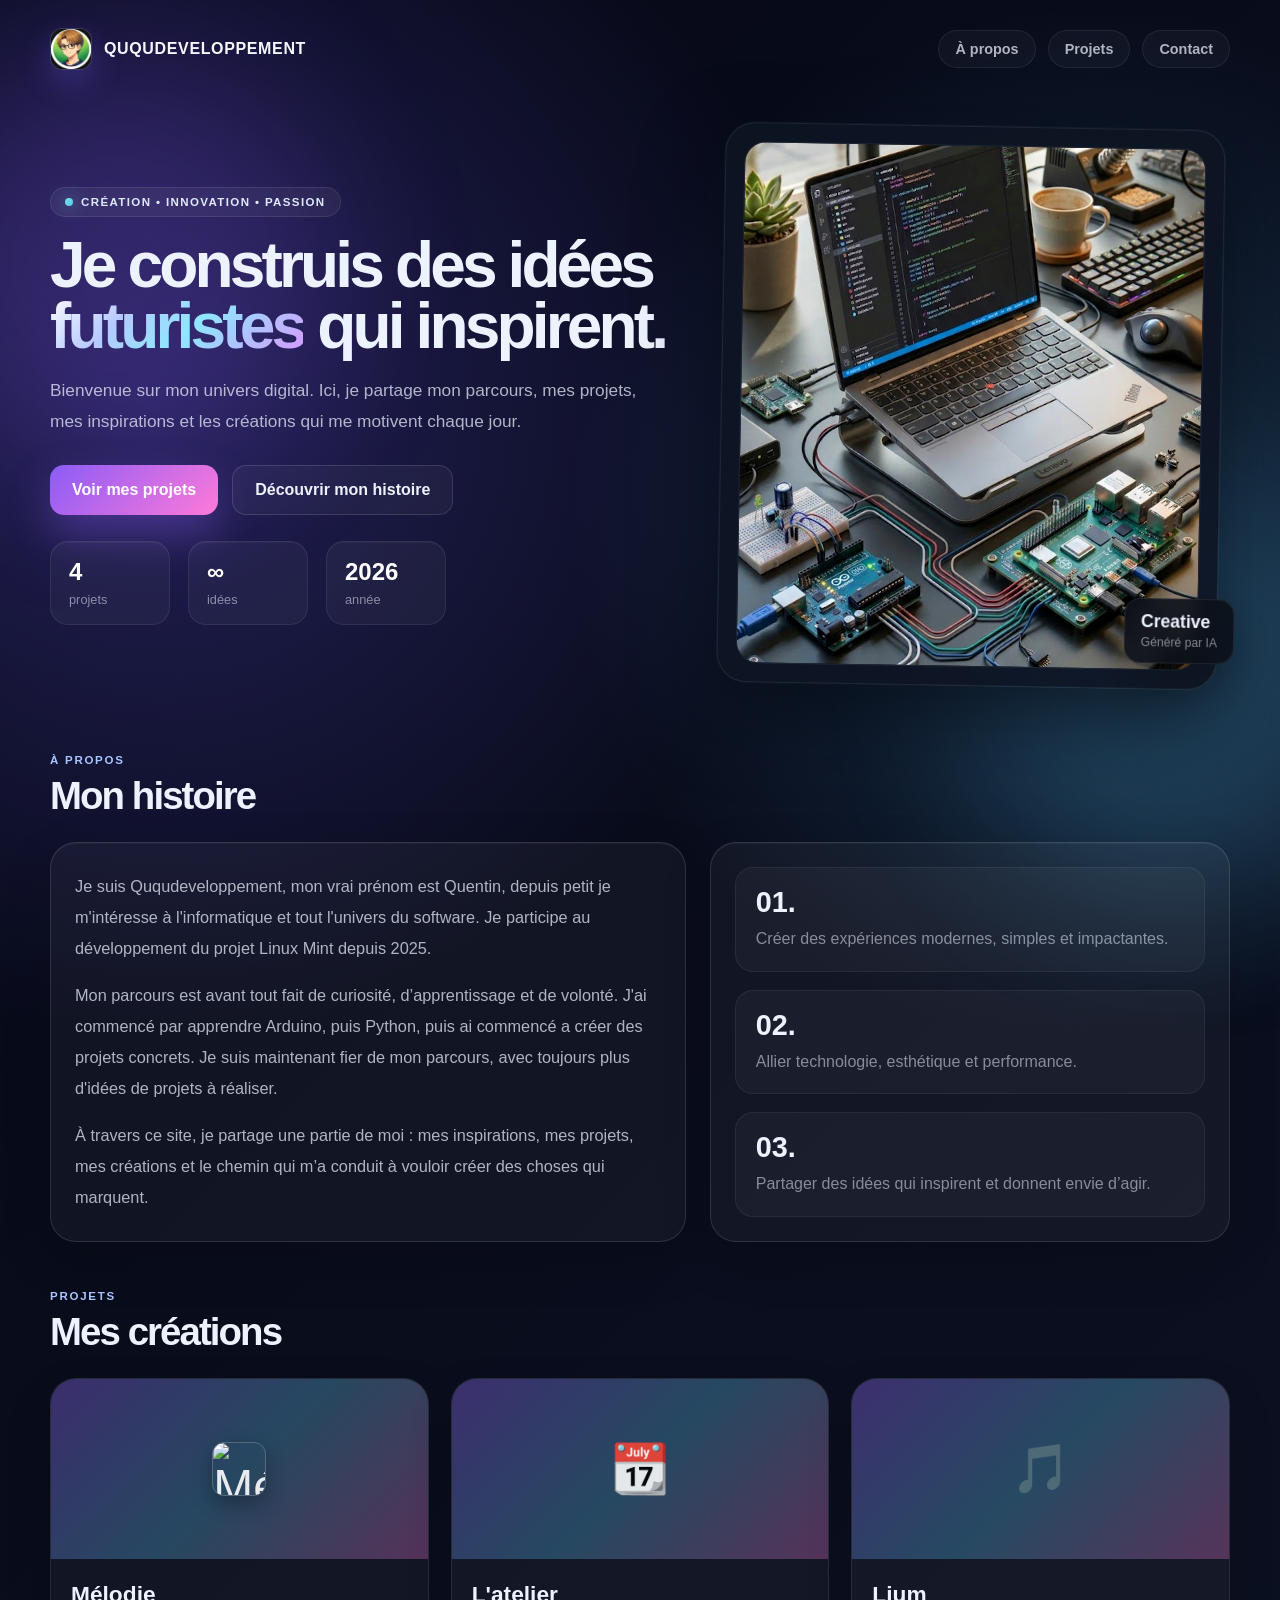
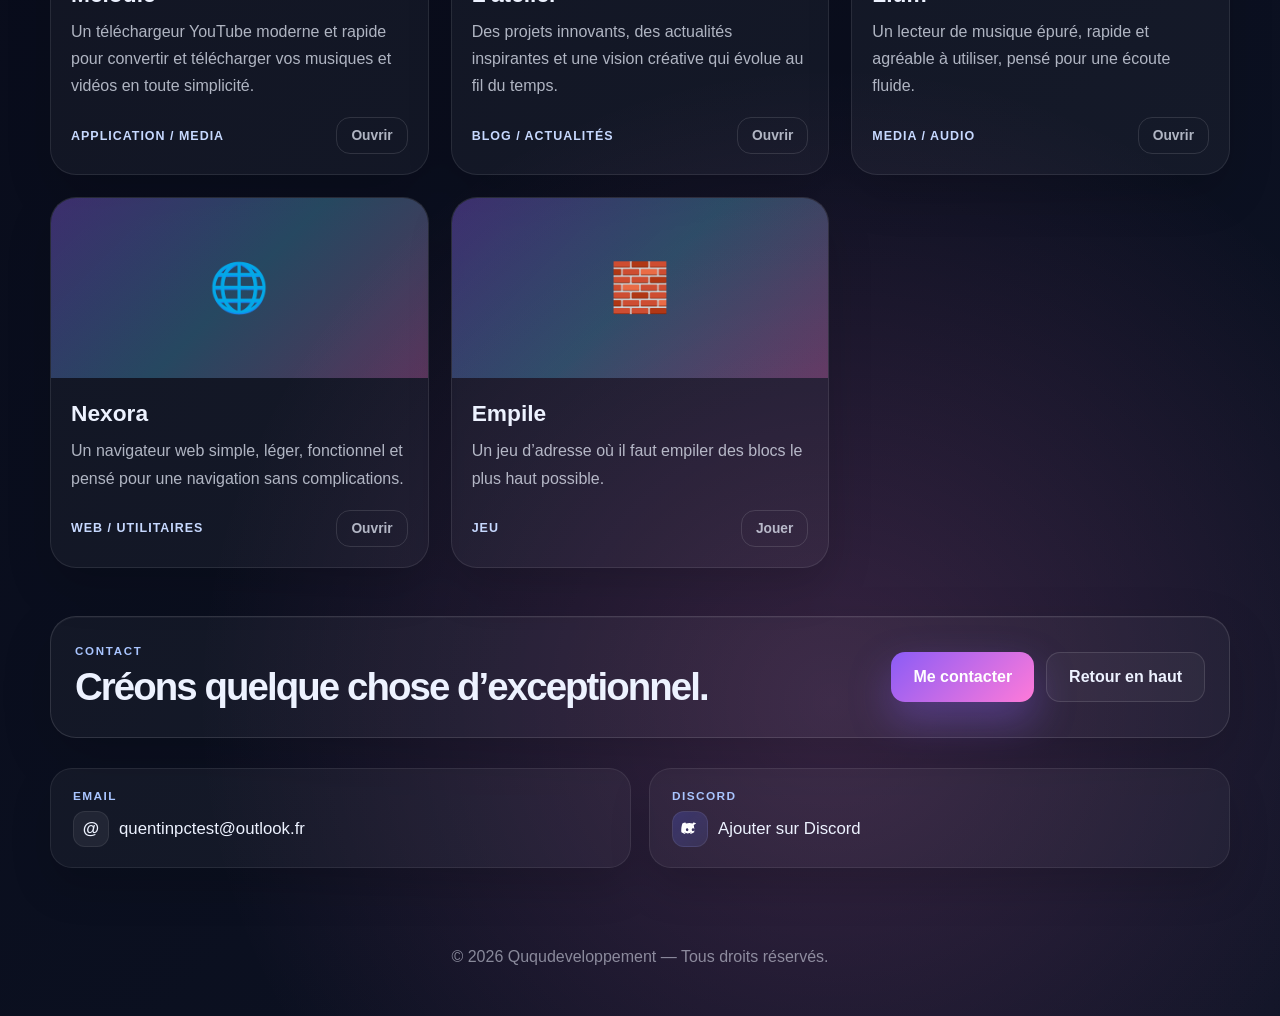
==== commit 0e394db0: "Add files via upload" ====
--- a/index.html
+++ b/index.html
@@ -107,7 +107,7 @@
         .projects-grid { display: grid; grid-template-columns: repeat(3, minmax(0, 1fr)); gap: 22px; }
         .project-card { position: relative; overflow: hidden; border-radius: 26px; background: rgba(255,255,255,0.04); border: 1px solid rgba(255,255,255,0.09); box-shadow: 0 20px 45px rgba(0,0,0,0.15); transition: transform 0.25s ease, border-color 0.25s ease; }
         .project-card:hover { transform: translateY(-6px); border-color: rgba(255,255,255,0.2); }
-        .project-visual { height: 180px; background: linear-gradient(135deg, rgba(139, 92, 246, 0.35), rgba(90, 200, 250, 0.28), rgba(255, 122, 217, 0.28)); display: grid; place-items: center; font-size: 3rem; color: rgba(255,255,255,0.9); border-bottom: 1px solid rgba(255,255,255,0.06); }
+        .project-visual { height: 180px; background: linear-gradient(135deg, rgba(139, 92, 246, 0.35), rgba(90, 200, 250, 0.28), rgba(255, 122, 217, 0.28)); display: grid; place-items: center; font-size: 3rem; color: rgba(255,255,255,0.9); }
         .project-visual-img { width: 54px; height: 54px; border-radius: 12px; object-fit: cover; border: 1px solid rgba(255,255,255,0.2); box-shadow: 0 8px 20px rgba(0,0,0,0.3); display: block; }
         .project-body { padding: 22px 20px 20px; }
         .project-body h3 { margin-bottom: 10px; font-size: 1.42rem; }
@@ -216,7 +216,7 @@
                         <div class="project-body">
                             <h3>Mélodie</h3>
                             <p>Un téléchargeur YouTube moderne et rapide pour convertir et télécharger vos musiques et vidéos en toute simplicité.</p>
-                            <div class="project-meta"><span class="project-tag">Application / Media</span><a class="mini-btn" href="mélodie/" target="_blank" rel="noopener noreferrer">Ouvrir</a></div>
+                            <div class="project-meta"><span class="project-tag">Application / Media</span><a class="mini-btn" href="mélodie/Mélodie.html" target="_blank" rel="noopener noreferrer">Ouvrir</a></div>
                         </div>
                     </article>
                     <article class="project-card">
